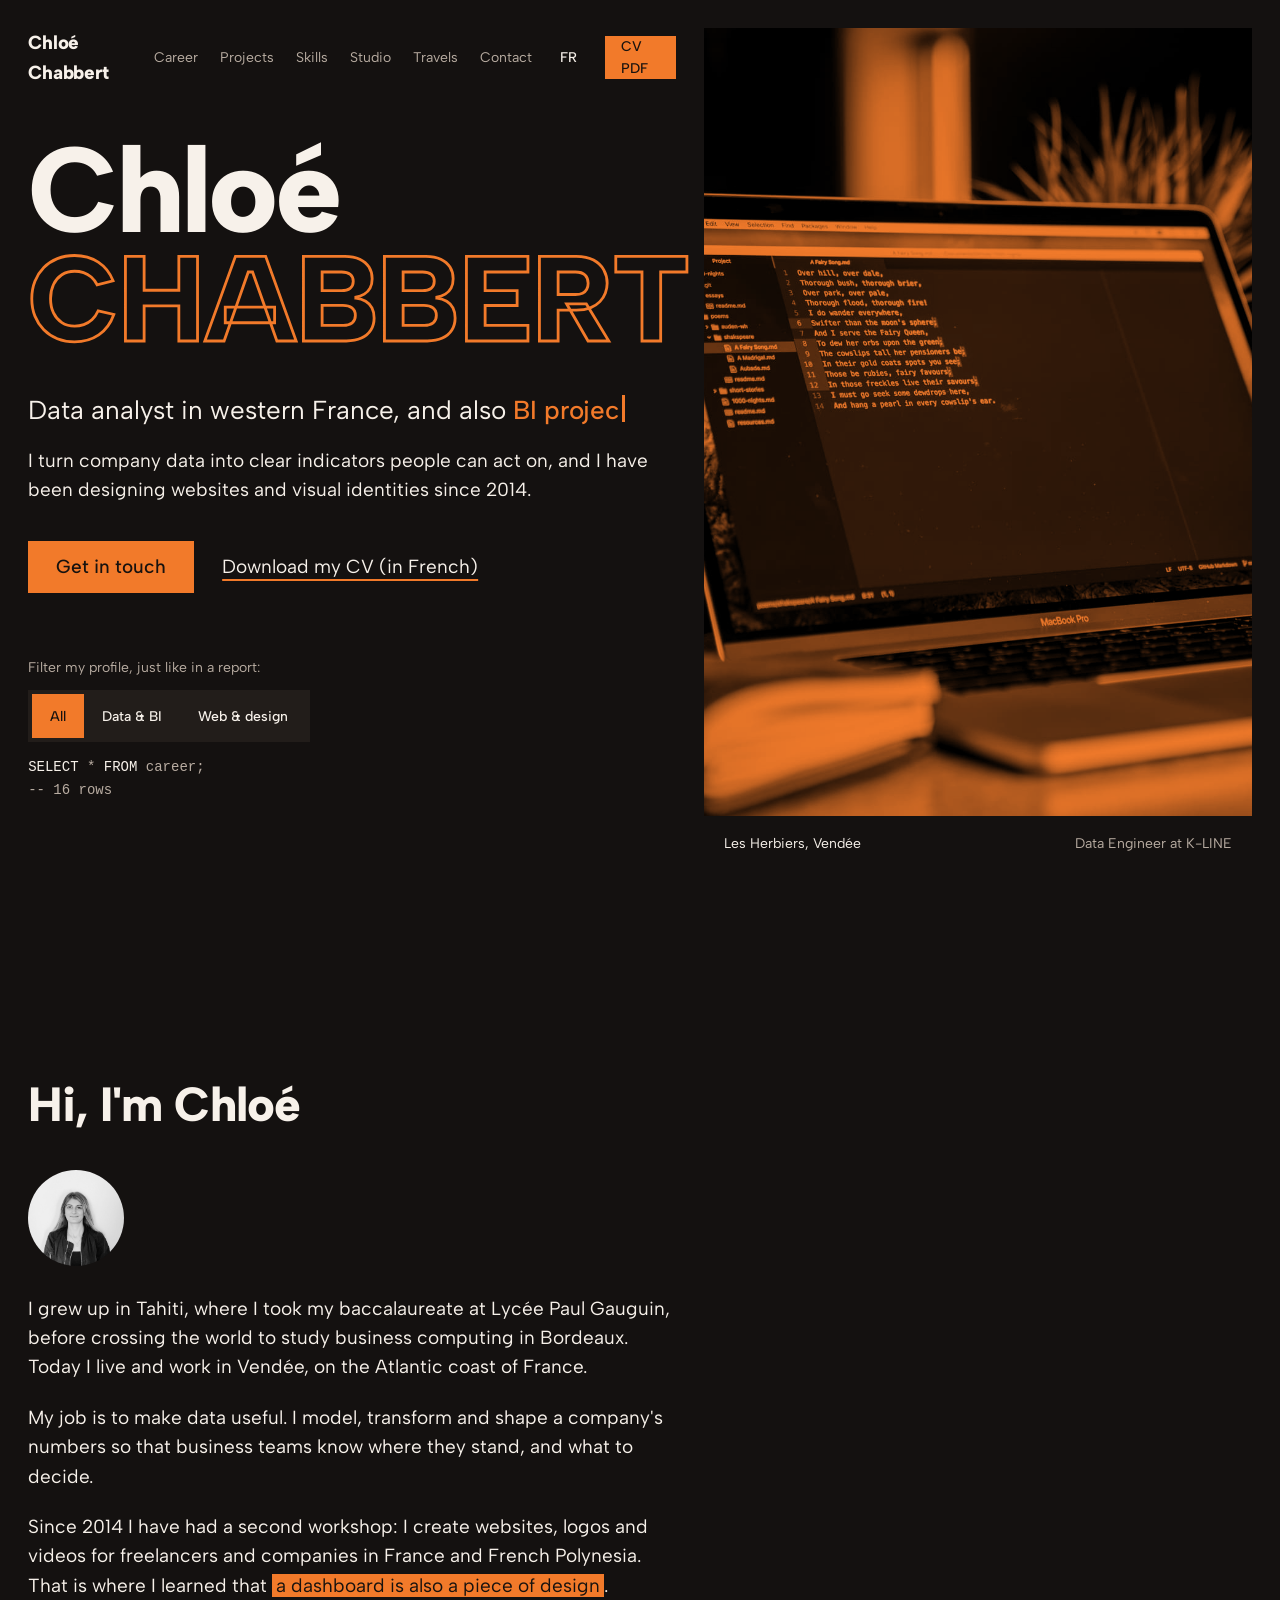
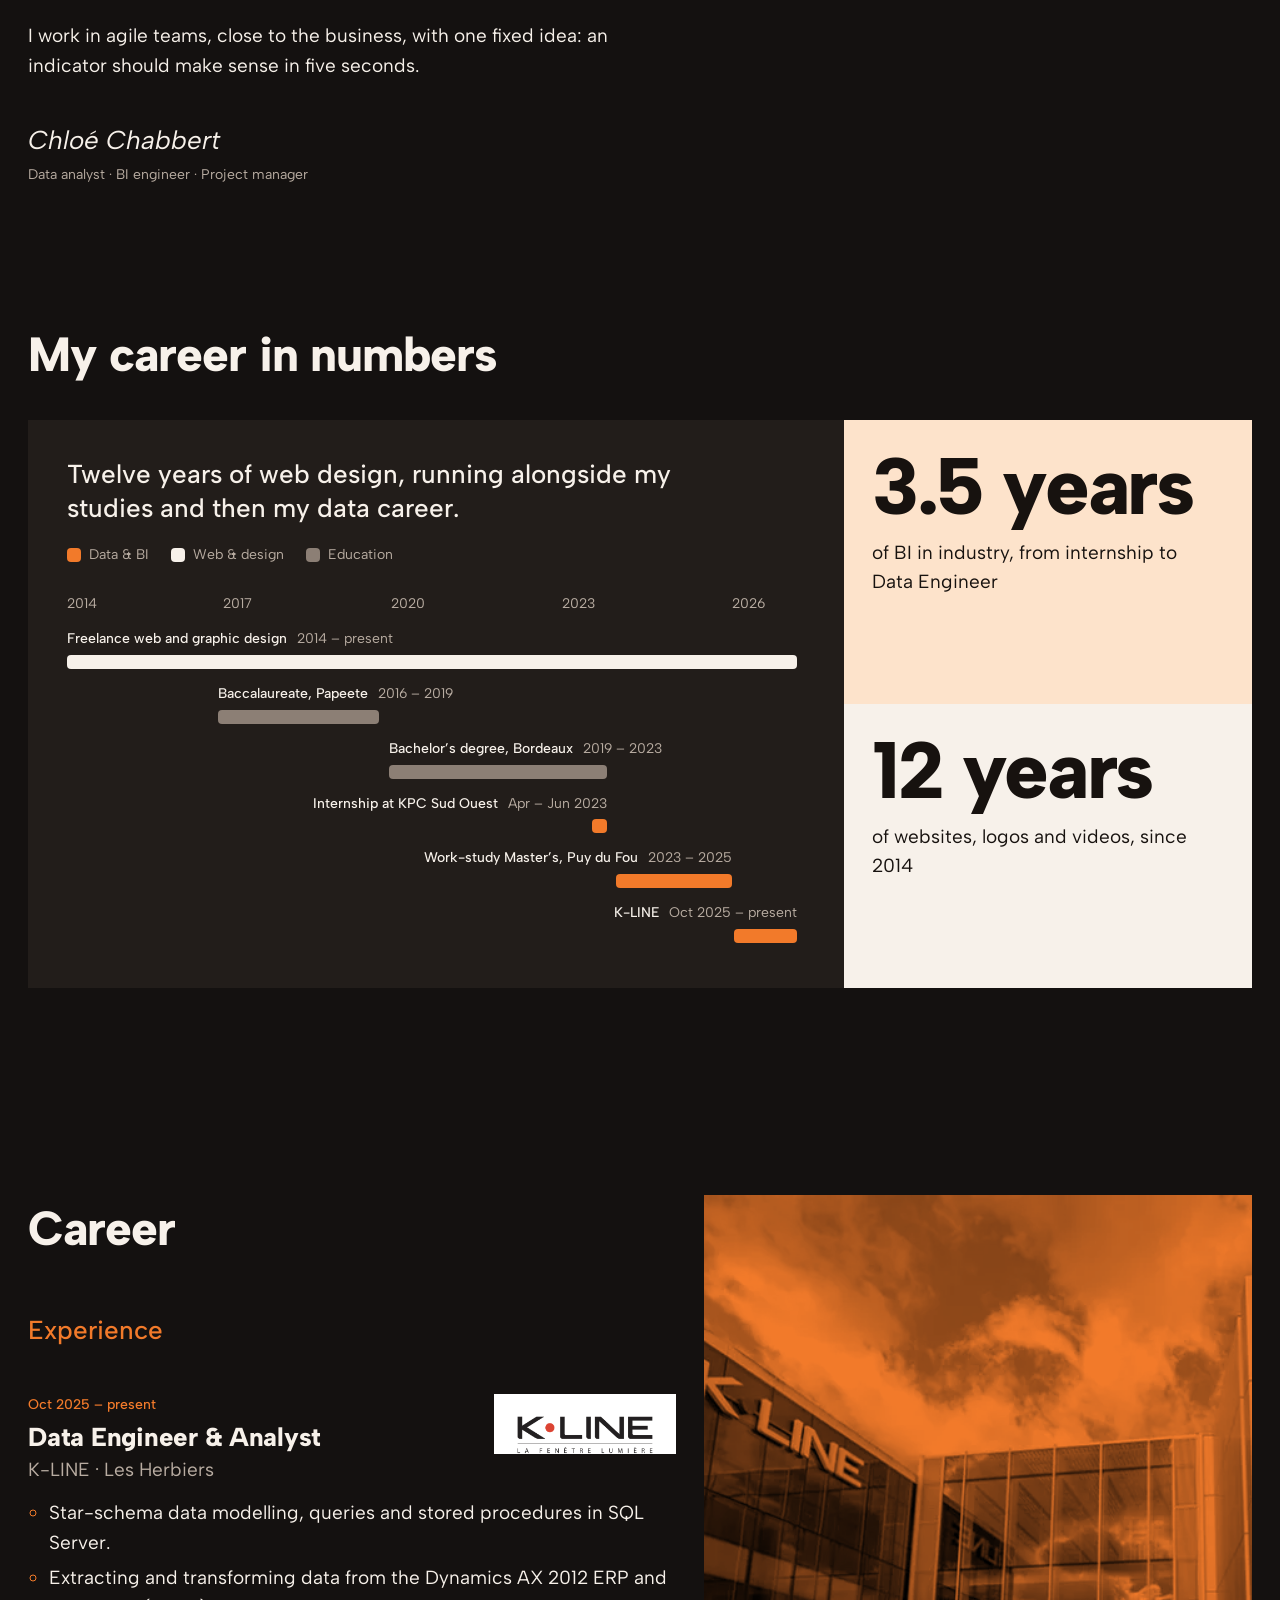
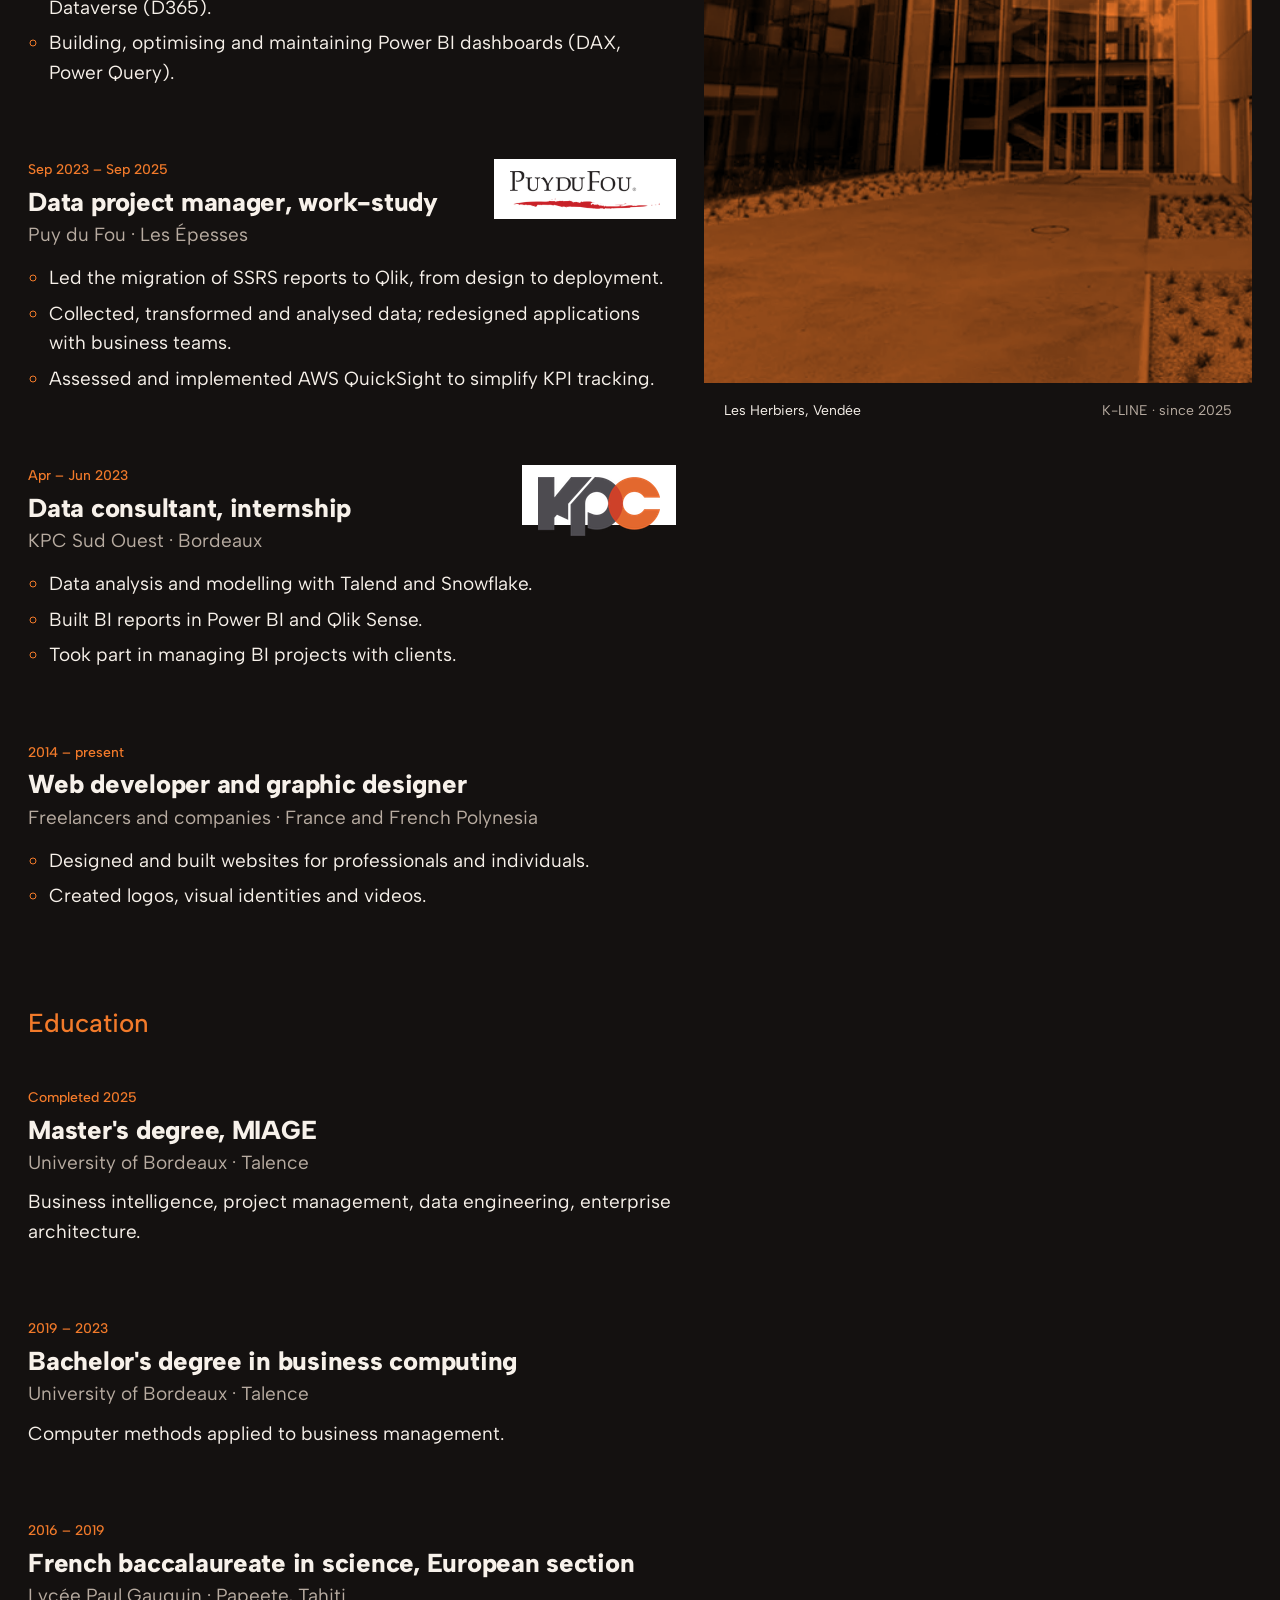
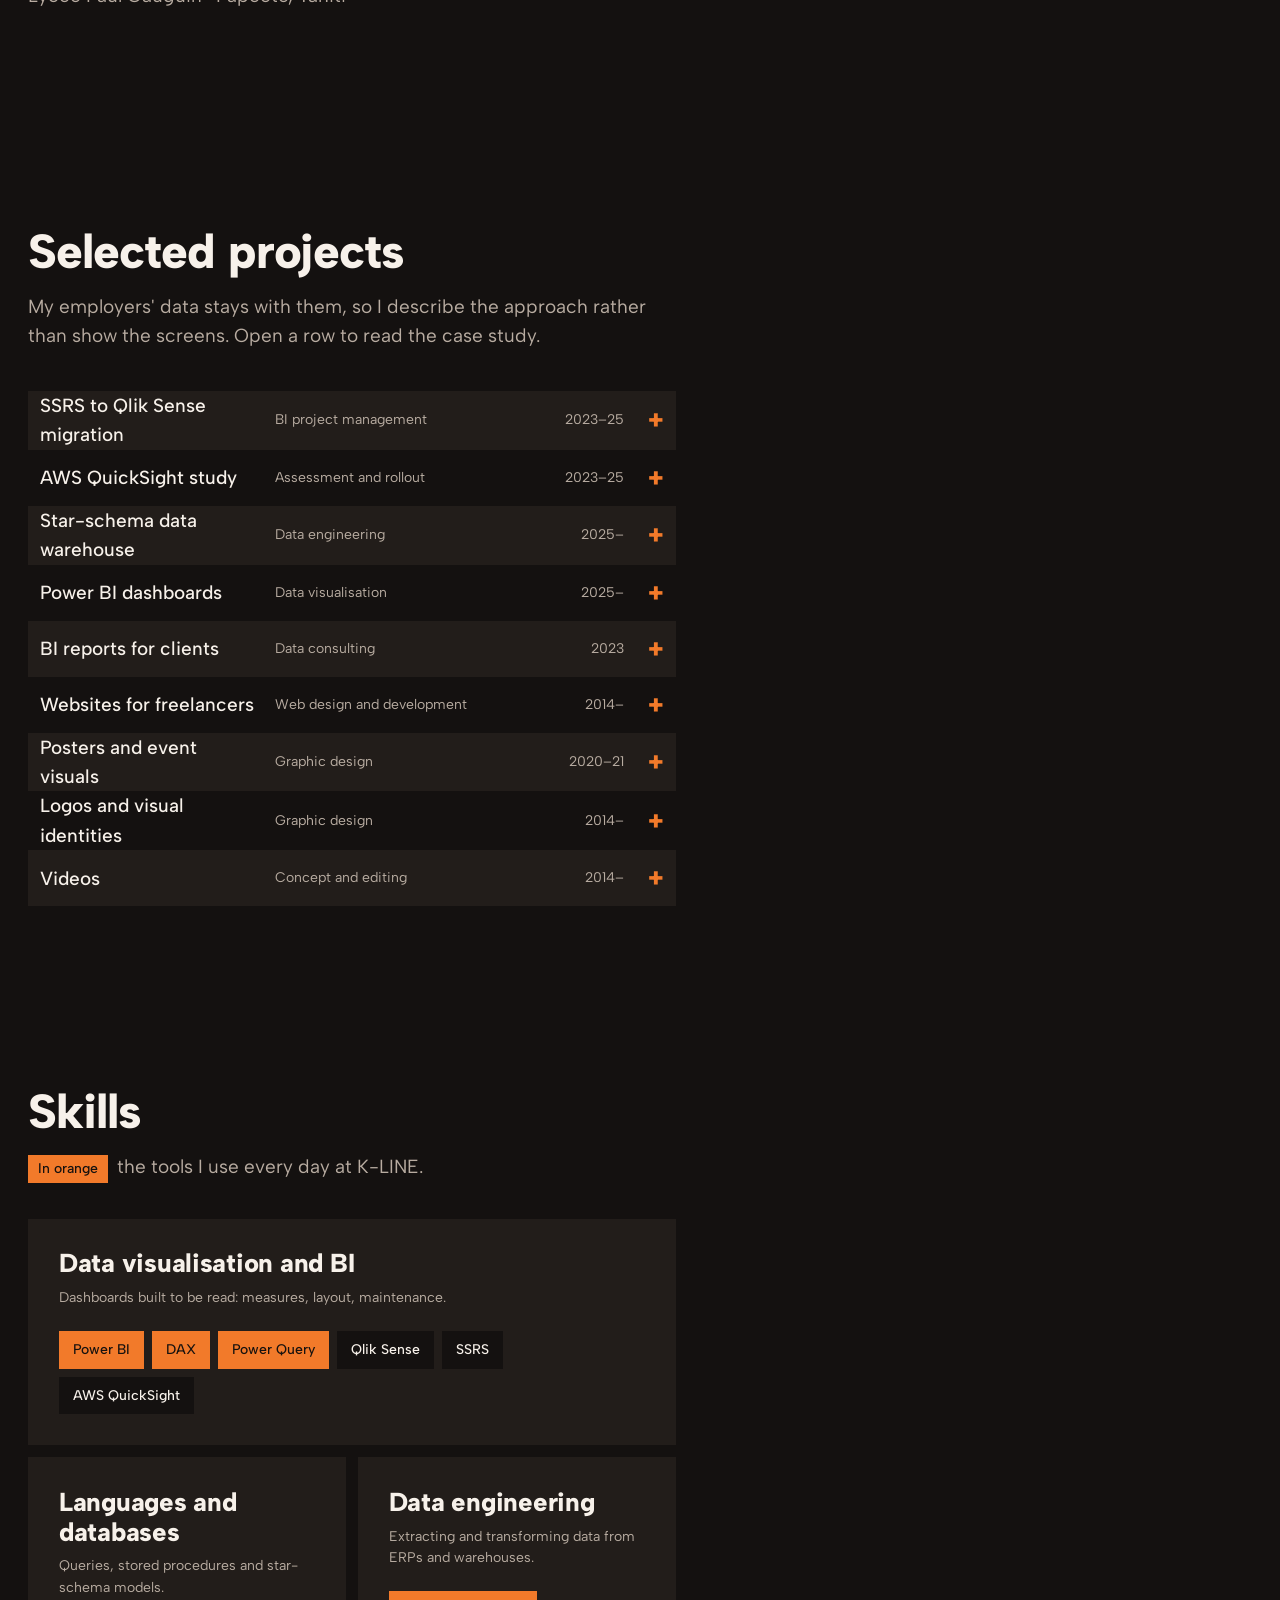
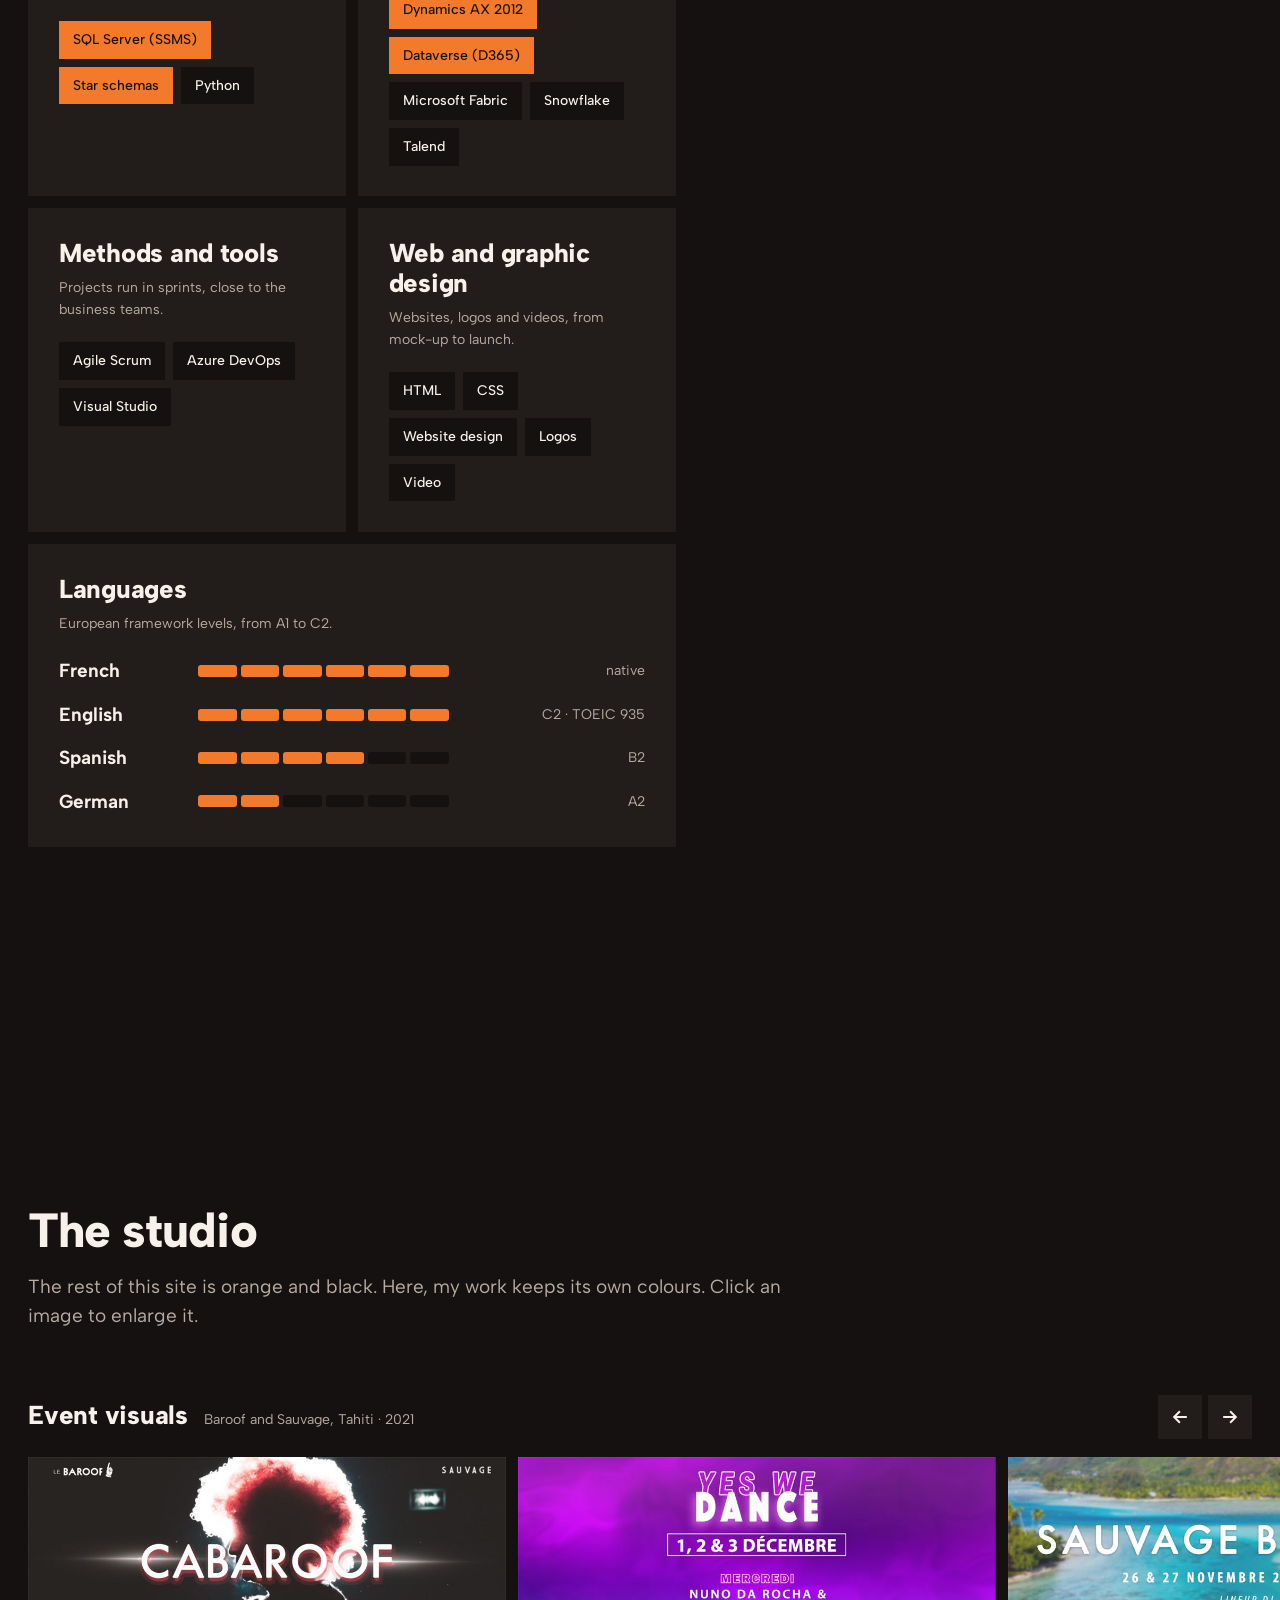
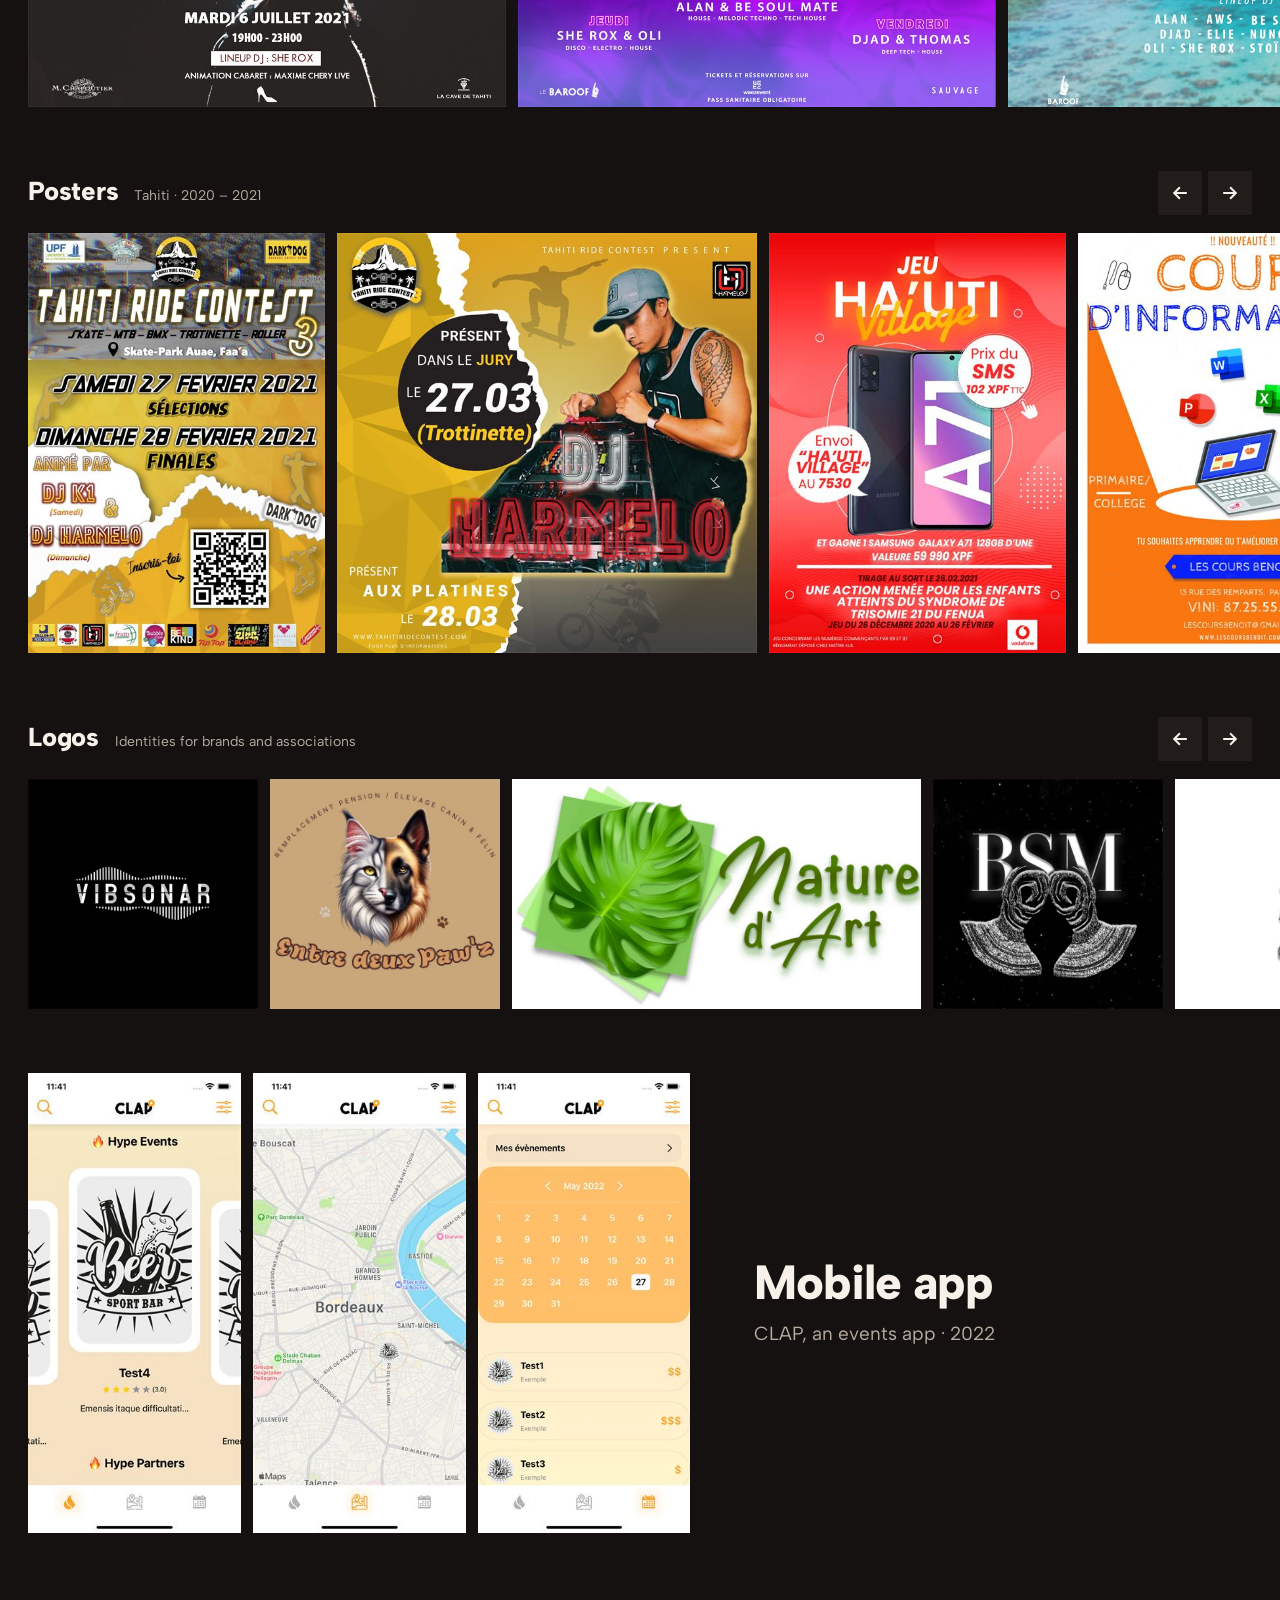
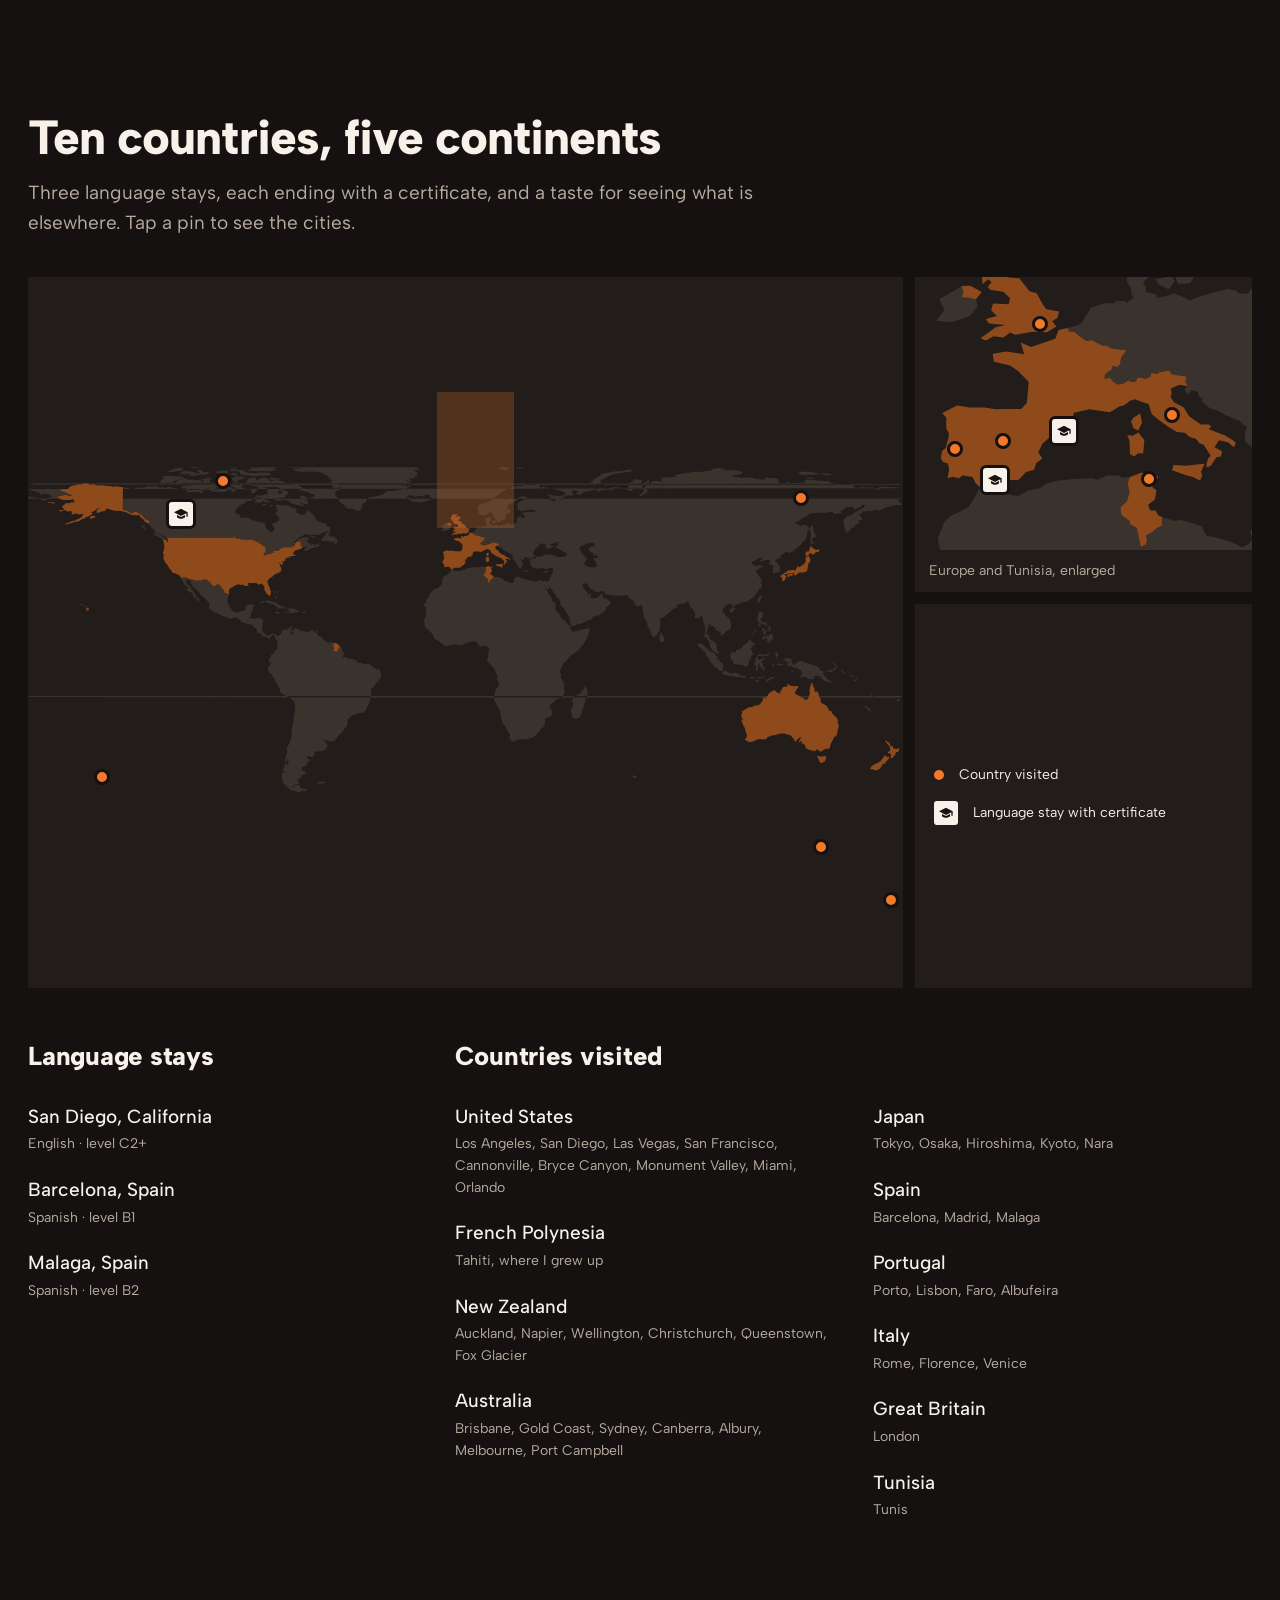
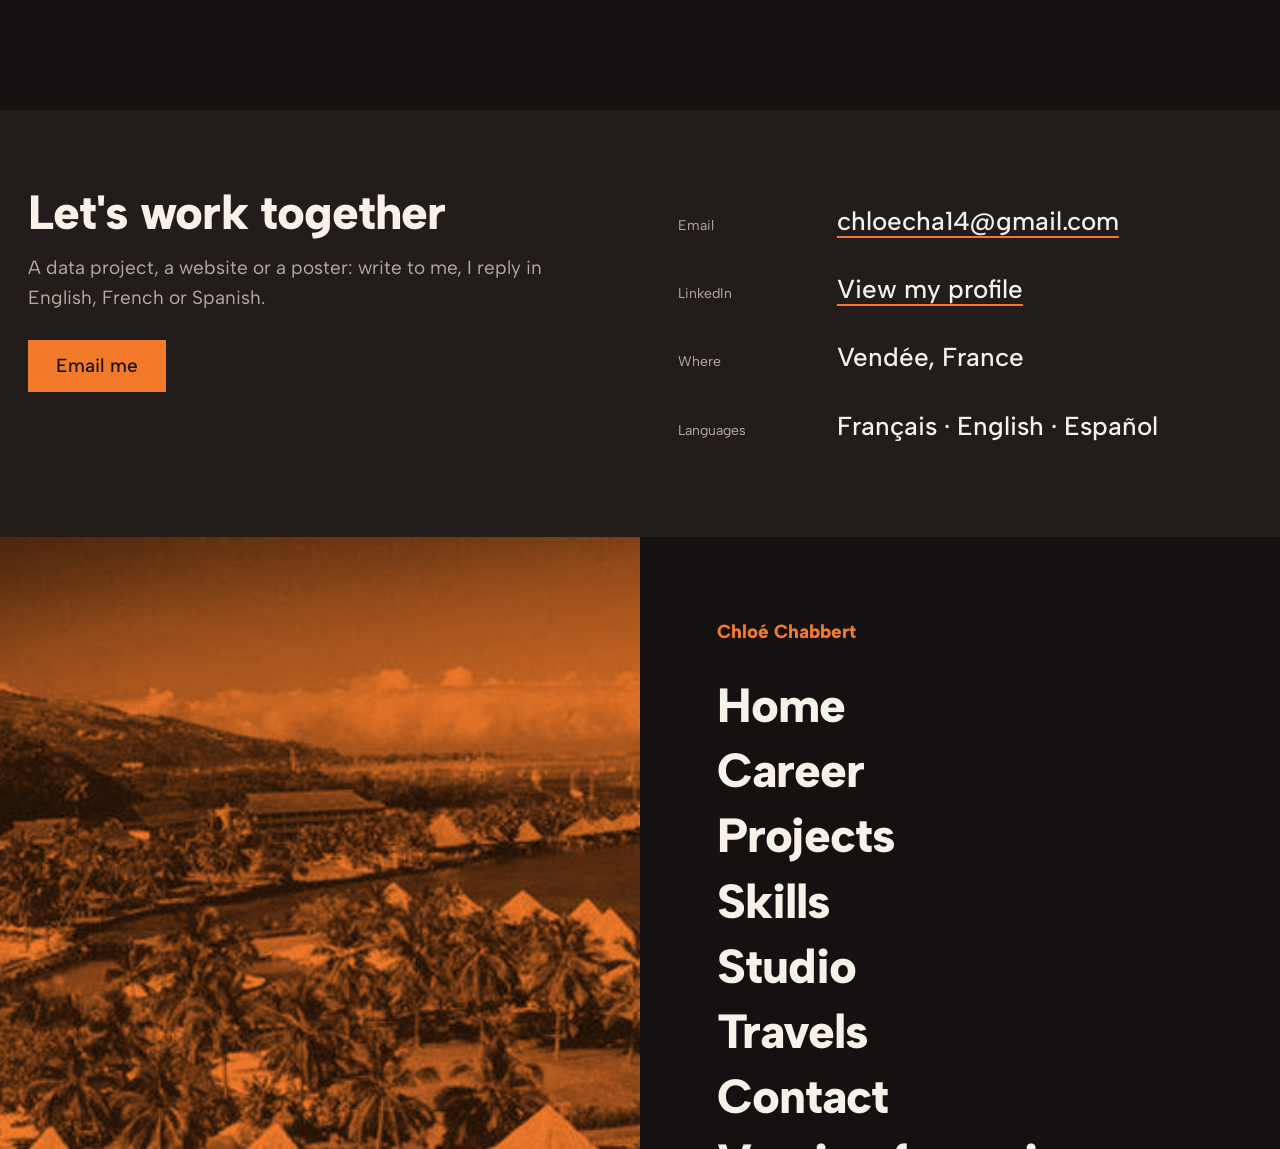
==== en.html @ 42374100 "Add all files" ====
<!doctype html>
<html lang="en">
<head>
  <meta charset="utf-8">
  <meta name="viewport" content="width=device-width, initial-scale=1">
  <title>Chloé Chabbert · Data analyst &amp; web designer</title>
  <meta name="description" content="Chloé Chabbert, data analyst and BI engineer in western France: Power BI and Qlik dashboards, SQL data modelling, data project management. Web and graphic designer since 2014.">
  <meta property="og:title" content="Chloé Chabbert · Data analyst &amp; web designer">
  <meta property="og:description" content="I turn company data into clear indicators people can act on, and I have been designing websites and visual identities since 2014.">
  <meta property="og:image" content="assets/chloe.jpg">
  <meta property="og:type" content="website">
  <meta property="og:locale" content="en_GB">
  <link rel="alternate" hreflang="fr" href="index.html">
  <link rel="alternate" hreflang="en" href="en.html">
  <link rel="icon" href="data:image/svg+xml,%3Csvg xmlns='http://www.w3.org/2000/svg' viewBox='0 0 64 64'%3E%3Crect width='64' height='64' fill='%23141110'/%3E%3Ctext x='50%25' y='56%25' dominant-baseline='middle' text-anchor='middle' font-family='Arial' font-weight='800' font-size='30' fill='%23F27A2A'%3ECC%3C/text%3E%3C/svg%3E">
  <link rel="preconnect" href="https://fonts.googleapis.com">
  <link rel="preconnect" href="https://fonts.gstatic.com" crossorigin>
  <link href="https://fonts.googleapis.com/css2?family=Albert+Sans:ital,wght@0,400;0,500;0,800;1,400&display=swap" rel="stylesheet">
  <link rel="stylesheet" href="styles.css">
  <script>document.documentElement.classList.add('js')</script>
</head>
<body data-view="all">
  <a class="skip" href="#career">Skip to career</a>

  <!-- ============ 1. Home + about: reading column + fixed photograph ============ -->
  <header class="bar">
    <a class="wordmark" href="#top" aria-label="Chloé Chabbert, back to top">Chloé Chabbert</a>
    <nav class="links" aria-label="Sections">
      <a href="#career">Career</a>
      <a href="#projects">Projects</a>
      <a href="#skills">Skills</a>
      <a href="#studio">Studio</a>
      <a href="#travels">Travels</a>
      <a href="#contact">Contact</a>
    </nav>
    <a class="lang" href="index.html" hreflang="fr" lang="fr" aria-label="Version française">FR</a>
    <a class="btn btn--small" href="assets/CV_Chloe_Chabbert.pdf" download>CV PDF</a>
  </header>

  <div class="split">
    <main class="read" id="top">

      <section class="hero" data-scene="herbiers" aria-labelledby="title">
        <h1 id="title" class="name reveal">
          <span class="name__first">Chloé</span>
          <span class="name__last">Chabbert</span>
        </h1>
        <p class="role reveal">Data analyst in western France, and also <span class="typed" data-words="BI engineer|BI project manager|web designer|graphic designer">BI engineer</span><span class="caret" aria-hidden="true"></span></p>
        <p class="lead reveal">I turn company data into clear indicators people can act on, and I have been designing websites and visual identities since 2014.</p>
        <div class="actions reveal">
          <a class="btn" href="mailto:chloecha14@gmail.com?subject=Hello%20from%20your%20portfolio">Get in touch</a>
          <a class="textlink" href="assets/CV_Chloe_Chabbert.pdf" download>Download my CV (in French)</a>
        </div>

        <div class="slicer-home reveal" id="slicer-home">
          <p class="slicer-label" id="slicer-label">Filter my profile, just like in a report:</p>
          <div class="slicer" role="group" aria-labelledby="slicer-label">
            <button type="button" data-set-view="all" aria-pressed="true">All</button>
            <button type="button" data-set-view="data" aria-pressed="false">Data &amp; BI</button>
            <button type="button" data-set-view="web" aria-pressed="false">Web &amp; design</button>
          </div>
          <pre class="query" aria-live="polite"><code id="query">SELECT * FROM career;</code></pre>
        </div>
      </section>

      <section class="about" id="about" data-scene="plage" aria-labelledby="about-title">
        <h2 id="about-title" class="reveal">Hi, I'm Chloé</h2>
        <div class="letter">
          <img class="letter__face reveal" src="assets/chloe.jpg" width="605" height="807" alt="" loading="lazy">
          <p class="reveal">I grew up in Tahiti, where I took my baccalaureate at Lycée Paul Gauguin, before crossing the world to study business computing in Bordeaux. Today I live and work in Vendée, on the Atlantic coast of France.</p>
          <p class="reveal">My job is to make data useful. I model, transform and shape a company's numbers so that business teams know where they stand, and what to decide.</p>
          <p class="reveal">Since 2014 I have had a second workshop: I create websites, logos and videos for freelancers and companies in France and French Polynesia. That is where I learned that <mark>a dashboard is also a piece of design</mark>.</p>
          <p class="reveal">I work in agile teams, close to the business, with one fixed idea: an indicator should make sense in five seconds.</p>
          <p class="sign reveal">Chloé Chabbert<span>Data analyst · BI engineer · Project manager</span></p>
        </div>
      </section>
    </main>

    <aside class="stage" aria-label="Photograph">
      <div class="stage__frame">
        <figure class="scene is-on" data-scene-img="herbiers">
          <img src="assets/accueil-code.jpg" width="1920" height="1280" alt="A laptop open on a code editor" fetchpriority="high">
          <figcaption><span>Les Herbiers, Vendée</span><span>Data Engineer at K-LINE</span></figcaption>
        </figure>
        <figure class="scene" data-scene-img="plage">
          <img src="assets/tahiti.jpg" width="800" height="528" alt="Aerial view of a lagoon in Tahiti, lined with coconut palms and overwater bungalows" loading="lazy">
          <figcaption><span>Tahiti, French Polynesia</span><span>Where I grew up</span></figcaption>
        </figure>
      </div>
    </aside>
  </div>

  <!-- ============ 2. In numbers: full-width mosaic driven by the filter ============ -->
  <section class="stats" id="numbers" aria-labelledby="numbers-title">
    <h2 id="numbers-title" class="stats__title reveal">My career in numbers</h2>
    <div class="mosaic">
      <div class="gantt">
        <p class="gantt__title">Twelve years of web design, running alongside my studies and then my data career.</p>
        <p class="gantt__legend"><span><i class="key key--data"></i>Data &amp; BI</span><span><i class="key key--web"></i>Web &amp; design</span><span><i class="key key--edu"></i>Education</span></p>
        <p class="gantt__axis" aria-hidden="true"><span style="--y:2014">2014</span><span style="--y:2017">2017</span><span style="--y:2020">2020</span><span style="--y:2023">2023</span><span style="--y:2026">2026</span></p>
        <ol class="gantt__rows">
          <li class="grow" data-gcat="web" style="--s:2014;--e:2026.85"><a href="#exp-web"><span class="grow__label">Freelance web and graphic design <span>2014 – present</span></span><span class="grow__track"><span class="grow__bar grow__bar--web"></span></span></a></li>
          <li class="grow" data-gcat="edu" style="--s:2016.67;--e:2019.5"><a href="#edu-bac"><span class="grow__label">Baccalaureate, Papeete <span>2016 – 2019</span></span><span class="grow__track"><span class="grow__bar grow__bar--edu"></span></span></a></li>
          <li class="grow" data-gcat="edu" style="--s:2019.67;--e:2023.5"><a href="#edu-licence"><span class="grow__label">Bachelor’s degree, Bordeaux <span>2019 – 2023</span></span><span class="grow__track"><span class="grow__bar grow__bar--edu"></span></span></a></li>
          <li class="grow" data-gcat="data" style="--s:2023.25;--e:2023.5"><a href="#exp-kpc"><span class="grow__label">Internship at KPC Sud Ouest <span>Apr – Jun 2023</span></span><span class="grow__track"><span class="grow__bar grow__bar--data"></span></span></a></li>
          <li class="grow" data-gcat="data" style="--s:2023.67;--e:2025.7"><a href="#exp-puydufou"><span class="grow__label">Work-study Master’s, Puy du Fou <span>2023 – 2025</span></span><span class="grow__track"><span class="grow__bar grow__bar--data"></span></span></a></li>
          <li class="grow" data-gcat="data" style="--s:2025.75;--e:2026.85"><a href="#exp-kline"><span class="grow__label">K-LINE <span>Oct 2025 – present</span></span><span class="grow__track"><span class="grow__bar grow__bar--data"></span></span></a></li>
        </ol>
      </div>
      <div class="tile tile--a" aria-live="polite">
        <p class="tile__fig" data-kpi="a-fig">3.5 years</p>
        <p class="tile__cap" data-kpi="a-cap">of BI in industry, from internship to Data Engineer</p>
      </div>
      <div class="tile tile--b" aria-live="polite">
        <p class="tile__fig" data-kpi="b-fig">12 years</p>
        <p class="tile__cap" data-kpi="b-cap">of websites, logos and videos, since 2014</p>
      </div>
    </div>
  </section>

  <!-- ============ 3. Career, projects, skills: second fixed stage ============ -->
  <div class="split split--b">
    <div class="read">
      <section class="timeline" id="career" aria-labelledby="career-title">
        <h2 id="career-title" class="reveal">Career</h2>

        <h3 class="timeline__sub reveal">Experience</h3>
        <ol class="entries">
          <li class="entry" id="exp-kline" data-cat="data" data-scene="kline">
            <span class="entry__logo reveal"><img src="assets/logos/k-line.png" width="554" height="202" alt="K-LINE logo" loading="lazy"></span>
            <p class="entry__date reveal">Oct 2025 – present</p>
            <h4 class="entry__title reveal">Data Engineer &amp; Analyst</h4>
            <p class="entry__org reveal">K-LINE · Les Herbiers</p>
            <ul class="reveal">
              <li>Star-schema data modelling, queries and stored procedures in SQL Server.</li>
              <li>Extracting and transforming data from the Dynamics AX 2012 ERP and Dataverse (D365).</li>
              <li>Building, optimising and maintaining Power BI dashboards (DAX, Power Query).</li>
            </ul>
          </li>
          <li class="entry" id="exp-puydufou" data-cat="data" data-scene="puydufou">
            <span class="entry__logo reveal"><img src="assets/logos/puy-du-fou.png" width="240" height="61" alt="Puy du Fou logo" loading="lazy"></span>
            <p class="entry__date reveal">Sep 2023 – Sep 2025</p>
            <h4 class="entry__title reveal">Data project manager, work-study</h4>
            <p class="entry__org reveal">Puy du Fou · Les Épesses</p>
            <ul class="reveal">
              <li>Led the migration of SSRS reports to Qlik, from design to deployment.</li>
              <li>Collected, transformed and analysed data; redesigned applications with business teams.</li>
              <li>Assessed and implemented AWS QuickSight to simplify KPI tracking.</li>
            </ul>
          </li>
          <li class="entry" id="exp-kpc" data-cat="data" data-scene="bordeaux">
            <span class="entry__logo reveal"><img src="assets/logos/kpc.png" width="122" height="59" alt="KPC logo" loading="lazy"></span>
            <p class="entry__date reveal">Apr – Jun 2023</p>
            <h4 class="entry__title reveal">Data consultant, internship</h4>
            <p class="entry__org reveal">KPC Sud Ouest · Bordeaux</p>
            <ul class="reveal">
              <li>Data analysis and modelling with Talend and Snowflake.</li>
              <li>Built BI reports in Power BI and Qlik Sense.</li>
              <li>Took part in managing BI projects with clients.</li>
            </ul>
          </li>
          <li class="entry" id="exp-web" data-cat="web" data-scene="plage">
            <p class="entry__date reveal">2014 – present</p>
            <h4 class="entry__title reveal">Web developer and graphic designer</h4>
            <p class="entry__org reveal">Freelancers and companies · France and French Polynesia</p>
            <ul class="reveal">
              <li>Designed and built websites for professionals and individuals.</li>
              <li>Created logos, visual identities and videos.</li>
            </ul>
          </li>
        </ol>

        <h3 class="timeline__sub reveal">Education</h3>
        <ol class="entries">
          <li class="entry" id="edu-master" data-cat="data" data-scene="diplome">
            <p class="entry__date reveal">Completed 2025</p>
            <h4 class="entry__title reveal">Master's degree, MIAGE</h4>
            <p class="entry__org reveal">University of Bordeaux · Talence</p>
            <p class="entry__text reveal">Business intelligence, project management, data engineering, enterprise architecture.</p>
          </li>
          <li class="entry" id="edu-licence" data-cat="data" data-scene="diplome">
            <p class="entry__date reveal">2019 – 2023</p>
            <h4 class="entry__title reveal">Bachelor's degree in business computing</h4>
            <p class="entry__org reveal">University of Bordeaux · Talence</p>
            <p class="entry__text reveal">Computer methods applied to business management.</p>
          </li>
          <li class="entry" id="edu-bac" data-cat="all" data-scene="plage">
            <p class="entry__date reveal">2016 – 2019</p>
            <h4 class="entry__title reveal">French baccalaureate in science, European section</h4>
            <p class="entry__org reveal">Lycée Paul Gauguin · Papeete, Tahiti</p>
          </li>
        </ol>
      </section>

      <section class="work" id="projects" data-scene="kline" aria-labelledby="projects-title">
        <h2 id="projects-title" class="reveal">Selected projects</h2>
        <p class="work__intro reveal">My employers' data stays with them, so I describe the approach rather than show the screens. Open a row to read the case study.</p>
        <div class="ledger">
          <details class="row" data-cat="data">
            <summary><span class="row__name">SSRS to Qlik Sense migration</span><span class="row__kind">BI project management</span><span class="row__year">2023–25</span></summary>
            <div class="row__body">
              <p><strong>Context.</strong> At Puy du Fou, the legacy reports ran on SSRS: static, rarely read and hard to evolve.</p>
              <p><strong>What I did.</strong> Report inventory with the business teams, prioritisation, Qlik app design, testing and deployment, in agile sprints.</p>
              <p><strong>Tools.</strong> SSRS, Qlik Sense, SQL, Azure DevOps.</p>
            </div>
          </details>
          <details class="row" data-cat="data">
            <summary><span class="row__name">AWS QuickSight study</span><span class="row__kind">Assessment and rollout</span><span class="row__year">2023–25</span></summary>
            <div class="row__body">
              <p><strong>Context.</strong> Make key indicators easier for teams to reach, without multiplying reports.</p>
              <p><strong>What I did.</strong> Comparative study, rollout of the solution and the first KPI dashboards.</p>
              <p><strong>Tools.</strong> AWS QuickSight.</p>
            </div>
          </details>
          <details class="row" data-cat="data">
            <summary><span class="row__name">Star-schema data warehouse</span><span class="row__kind">Data engineering</span><span class="row__year">2025–</span></summary>
            <div class="row__body">
              <p><strong>Context.</strong> At K-LINE, data lives in the Dynamics AX 2012 ERP and in Dataverse (D365).</p>
              <p><strong>What I did.</strong> Extraction, transformation and star-schema modelling; queries and stored procedures that feed the reports.</p>
              <p><strong>Tools.</strong> SQL Server (SSMS), Dynamics AX 2012, Dataverse.</p>
            </div>
          </details>
          <details class="row" data-cat="data">
            <summary><span class="row__name">Power BI dashboards</span><span class="row__kind">Data visualisation</span><span class="row__year">2025–</span></summary>
            <div class="row__body">
              <p><strong>Context.</strong> Teams who need to see their numbers fast, and right.</p>
              <p><strong>What I did.</strong> Building, optimising and maintaining reports: DAX measures, Power Query preparation, layouts designed for reading.</p>
              <p><strong>Tools.</strong> Power BI, DAX, Power Query.</p>
            </div>
          </details>
          <details class="row" data-cat="data">
            <summary><span class="row__name">BI reports for clients</span><span class="row__kind">Data consulting</span><span class="row__year">2023</span></summary>
            <div class="row__body">
              <p><strong>Context.</strong> Consulting internship at KPC Sud Ouest, in Bordeaux.</p>
              <p><strong>What I did.</strong> Modelling in Talend and Snowflake, reports in Power BI and Qlik Sense, discussions with clients about their needs.</p>
              <p><strong>Tools.</strong> Talend, Snowflake, Power BI, Qlik Sense.</p>
            </div>
          </details>
          <details class="row" data-cat="web">
            <summary><span class="row__name">Websites for freelancers</span><span class="row__kind">Web design and development</span><span class="row__year">2014–</span></summary>
            <div class="row__body">
              <p><strong>Context.</strong> Professionals and individuals in France and Polynesia who needed a presence online.</p>
              <p><strong>What I did.</strong> Mock-ups, design, development and launch of their websites.</p>
            </div>
          </details>
          <details class="row" data-cat="web">
            <summary><span class="row__name">Posters and event visuals</span><span class="row__kind">Graphic design</span><span class="row__year">2020–21</span></summary>
            <div class="row__body">
              <p><strong>What I did.</strong> Posters, banners and weekly programmes for club nights, a board-sports contest and local businesses in Tahiti.</p>
              <p><strong>See them.</strong> <a href="#studio">In the studio, further down</a>.</p>
            </div>
          </details>
          <details class="row" data-cat="web">
            <summary><span class="row__name">Logos and visual identities</span><span class="row__kind">Graphic design</span><span class="row__year">2014–</span></summary>
            <div class="row__body">
              <p><strong>What I did.</strong> Logos, brand guidelines and printed materials for companies and individuals.</p>
              <p><strong>See them.</strong> <a href="#studio">In the studio, further down</a>.</p>
            </div>
          </details>
          <details class="row" data-cat="web">
            <summary><span class="row__name">Videos</span><span class="row__kind">Concept and editing</span><span class="row__year">2014–</span></summary>
            <div class="row__body">
              <p><strong>What I did.</strong> Concept and editing of videos for clients.</p>
            </div>
          </details>
        </div>
      </section>

      <section class="skills" id="skills" data-scene="bordeaux" aria-labelledby="skills-h">
        <h2 id="skills-h" class="reveal">Skills</h2>
        <p class="skills__note reveal"><span class="chipkey">In orange</span> the tools I use every day at K-LINE.</p>
        <div class="bento">
          <article class="card card--wide reveal" data-cat="data">
            <h3>Data visualisation and BI</h3>
            <p>Dashboards built to be read: measures, layout, maintenance.</p>
            <ul class="chips"><li class="is-daily">Power BI</li><li class="is-daily">DAX</li><li class="is-daily">Power Query</li><li>Qlik Sense</li><li>SSRS</li><li>AWS QuickSight</li></ul>
          </article>
          <article class="card reveal" data-cat="data">
            <h3>Languages and databases</h3>
            <p>Queries, stored procedures and star-schema models.</p>
            <ul class="chips"><li class="is-daily">SQL Server (SSMS)</li><li class="is-daily">Star schemas</li><li>Python</li></ul>
          </article>
          <article class="card reveal" data-cat="data">
            <h3>Data engineering</h3>
            <p>Extracting and transforming data from ERPs and warehouses.</p>
            <ul class="chips"><li class="is-daily">Dynamics AX 2012</li><li class="is-daily">Dataverse (D365)</li><li>Microsoft Fabric</li><li>Snowflake</li><li>Talend</li></ul>
          </article>
          <article class="card reveal" data-cat="data">
            <h3>Methods and tools</h3>
            <p>Projects run in sprints, close to the business teams.</p>
            <ul class="chips"><li>Agile Scrum</li><li>Azure DevOps</li><li>Visual Studio</li></ul>
          </article>
          <article class="card reveal" data-cat="web">
            <h3>Web and graphic design</h3>
            <p>Websites, logos and videos, from mock-up to launch.</p>
            <ul class="chips"><li>HTML</li><li>CSS</li><li>Website design</li><li>Logos</li><li>Video</li></ul>
          </article>
          <article class="card card--wide reveal" data-cat="all">
            <h3>Languages</h3>
            <p>European framework levels, from A1 to C2.</p>
            <ul class="langs">
              <li><strong>French</strong><span class="meter" role="img" aria-label="6 out of 6"><i class="on"></i><i class="on"></i><i class="on"></i><i class="on"></i><i class="on"></i><i class="on"></i></span><span>native</span></li>
              <li><strong>English</strong><span class="meter" role="img" aria-label="6 out of 6"><i class="on"></i><i class="on"></i><i class="on"></i><i class="on"></i><i class="on"></i><i class="on"></i></span><span>C2 · TOEIC 935</span></li>
              <li><strong>Spanish</strong><span class="meter" role="img" aria-label="4 out of 6"><i class="on"></i><i class="on"></i><i class="on"></i><i class="on"></i><i></i><i></i></span><span>B2</span></li>
              <li><strong>German</strong><span class="meter" role="img" aria-label="2 out of 6"><i class="on"></i><i class="on"></i><i></i><i></i><i></i><i></i></span><span>A2</span></li>
            </ul>
          </article>
        </div>
      </section>
    </div>

    <aside class="stage" aria-label="Places along the way">
      <div class="stage__frame">
        <figure class="scene is-on" data-scene-img="kline">
          <img src="assets/les-herbiers.jpg" width="1920" height="1280" alt="The windmill on Mont des Alouettes, in Les Herbiers" loading="lazy">
          <figcaption><span>Les Herbiers, Vendée</span><span>K-LINE · since 2025</span></figcaption>
        </figure>
        <figure class="scene" data-scene-img="puydufou">
          <img src="assets/2013-sept-le-puy-du-fou-cinescenie.jpg" width="1920" height="1276" alt="Fireworks above the Cinéscénie night show at Puy du Fou" loading="lazy">
          <figcaption><span>Puy du Fou, Les Épesses</span><span>2023 – 2025 · work-study</span></figcaption>
        </figure>
        <figure class="scene" data-scene-img="bordeaux">
          <img src="assets/bordeaux-place-de-la-bourse-with-tram.jpg" width="1920" height="1285" alt="A tram passing the Place de la Bourse in Bordeaux" loading="lazy">
          <figcaption><span>Bordeaux</span><span>2019 – 2025 · studies and internship</span></figcaption>
        </figure>
        <figure class="scene" data-scene-img="diplome">
          <img src="assets/diplome.jpg" width="1500" height="2000" alt="Chloé receiving her degree on stage at the MIAGE graduation ceremony in Bordeaux" loading="lazy">
          <figcaption><span>University of Bordeaux</span><span>MIAGE graduation ceremony</span></figcaption>
        </figure>
        <figure class="scene" data-scene-img="plage">
          <img src="assets/tahiti.jpg" width="800" height="528" alt="Aerial view of a lagoon in Tahiti, lined with coconut palms and overwater bungalows" loading="lazy">
          <figcaption><span>Tahiti, French Polynesia</span><span>Where it all began</span></figcaption>
        </figure>
      </div>
    </aside>
  </div>

  <!-- ============ Atelier : les créations, en couleurs ============ -->
  <section class="atelier" id="studio" data-cat="web" aria-labelledby="studio-h">
    <div class="atelier__head">
      <h2 id="studio-h" class="reveal">The studio</h2>
      <p class="reveal">The rest of this site is orange and black. Here, my work keeps its own colours. Click an image to enlarge it.</p>
    </div>
    <div class="strip strip--evt">
      <div class="strip__head reveal">
        <h3>Event visuals</h3>
        <p>Baroof and Sauvage, Tahiti · 2021</p>
        <div class="strip__nav"><button type="button" data-dir="-1" aria-label="Previous images"><svg viewBox="0 0 24 24" width="20" height="20" aria-hidden="true"><path d="M19 12H6M11 6l-6 6 6 6" fill="none" stroke="currentColor" stroke-width="2.4" stroke-linecap="square"/></svg></button><button type="button" data-dir="1" aria-label="Next images"><svg viewBox="0 0 24 24" width="20" height="20" aria-hidden="true"><path d="M5 12h13M13 6l6 6-6 6" fill="none" stroke="currentColor" stroke-width="2.4" stroke-linecap="square"/></svg></button></div>
      </div>
      <ul class="strip__rail" tabindex="0" aria-label="Event visuals">
        <li><a href="assets/creations/evt-cabaroof-juillet.jpg" data-zoom data-w="1200" data-h="628" data-caption="Cabaroof, 6 July 2021"><img src="assets/creations/thumbs/evt-cabaroof-juillet.jpg" width="900" height="471" alt="Cabaroof, 6 July 2021" loading="lazy"></a></li>
        <li><a href="assets/creations/evt-yes-we-dance-1.jpg" data-zoom data-w="1200" data-h="628" data-caption="Yes We Dance, 1 to 3 December"><img src="assets/creations/thumbs/evt-yes-we-dance-1.jpg" width="900" height="471" alt="Yes We Dance, 1 to 3 December" loading="lazy"></a></li>
        <li><a href="assets/creations/evt-sauvage-birthday-1.jpg" data-zoom data-w="1200" data-h="628" data-caption="Sauvage Birthday, 26 and 27 November 2021"><img src="assets/creations/thumbs/evt-sauvage-birthday-1.jpg" width="900" height="471" alt="Sauvage Birthday, 26 and 27 November 2021" loading="lazy"></a></li>
        <li><a href="assets/creations/evt-halloween-1.jpg" data-zoom data-w="1200" data-h="628" data-caption="Halloween Special, 31 October"><img src="assets/creations/thumbs/evt-halloween-1.jpg" width="900" height="471" alt="Halloween Special, 31 October" loading="lazy"></a></li>
        <li><a href="assets/creations/evt-programme-juin-1.jpg" data-zoom data-w="1200" data-h="628" data-caption="Weekly programme, early June"><img src="assets/creations/thumbs/evt-programme-juin-1.jpg" width="900" height="471" alt="Weekly programme, early June" loading="lazy"></a></li>
        <li><a href="assets/creations/evt-cabaroof-aout.jpg" data-zoom data-w="1200" data-h="628" data-caption="Cabaroof, 17 August 2021"><img src="assets/creations/thumbs/evt-cabaroof-aout.jpg" width="900" height="471" alt="Cabaroof, 17 August 2021" loading="lazy"></a></li>
        <li><a href="assets/creations/evt-yes-we-dance-2.jpg" data-zoom data-w="1200" data-h="628" data-caption="Yes We Dance, 9 to 11 December"><img src="assets/creations/thumbs/evt-yes-we-dance-2.jpg" width="900" height="471" alt="Yes We Dance, 9 to 11 December" loading="lazy"></a></li>
        <li><a href="assets/creations/evt-nye-2022.jpg" data-zoom data-w="1200" data-h="628" data-caption="NYE 2022, New Year’s Eve party"><img src="assets/creations/thumbs/evt-nye-2022.jpg" width="900" height="471" alt="NYE 2022, New Year’s Eve party" loading="lazy"></a></li>
        <li><a href="assets/creations/evt-defile-tentation.jpg" data-zoom data-w="1200" data-h="628" data-caption="Défilé Tentation fashion show, 14 December"><img src="assets/creations/thumbs/evt-defile-tentation.jpg" width="900" height="471" alt="Défilé Tentation fashion show, 14 December" loading="lazy"></a></li>
        <li><a href="assets/creations/evt-electronic-weekend.jpg" data-zoom data-w="1200" data-h="628" data-caption="Electronic Week-end, 4 and 5 December"><img src="assets/creations/thumbs/evt-electronic-weekend.jpg" width="900" height="471" alt="Electronic Week-end, 4 and 5 December" loading="lazy"></a></li>
        <li><a href="assets/creations/evt-cabaroof-septembre.jpg" data-zoom data-w="1200" data-h="628" data-caption="Cabaroof, 14 September 2021"><img src="assets/creations/thumbs/evt-cabaroof-septembre.jpg" width="900" height="471" alt="Cabaroof, 14 September 2021" loading="lazy"></a></li>
        <li><a href="assets/creations/evt-yes-we-dance-3.jpg" data-zoom data-w="1200" data-h="628" data-caption="Yes We Dance, 16 to 18 December"><img src="assets/creations/thumbs/evt-yes-we-dance-3.jpg" width="900" height="471" alt="Yes We Dance, 16 to 18 December" loading="lazy"></a></li>
        <li><a href="assets/creations/evt-mixology.jpg" data-zoom data-w="1200" data-h="628" data-caption="Mixology, 15 July 2021"><img src="assets/creations/thumbs/evt-mixology.jpg" width="900" height="471" alt="Mixology, 15 July 2021" loading="lazy"></a></li>
        <li><a href="assets/creations/evt-sauvage-birthday-2.jpg" data-zoom data-w="1200" data-h="628" data-caption="Sauvage Birthday, second version"><img src="assets/creations/thumbs/evt-sauvage-birthday-2.jpg" width="900" height="471" alt="Sauvage Birthday, second version" loading="lazy"></a></li>
        <li><a href="assets/creations/evt-halloween-2.jpg" data-zoom data-w="1200" data-h="628" data-caption="Halloween Special, second version"><img src="assets/creations/thumbs/evt-halloween-2.jpg" width="900" height="471" alt="Halloween Special, second version" loading="lazy"></a></li>
        <li><a href="assets/creations/evt-thomas-is-back.jpg" data-zoom data-w="1600" data-h="900" data-caption="Thomas is back, 1 July 2021"><img src="assets/creations/thumbs/evt-thomas-is-back.jpg" width="900" height="506" alt="Thomas is back, 1 July 2021" loading="lazy"></a></li>
        <li><a href="assets/creations/evt-woodstock-pool-party.jpg" data-zoom data-w="1600" data-h="800" data-caption="Woodstock Pool Party, 15 May"><img src="assets/creations/thumbs/evt-woodstock-pool-party.jpg" width="900" height="450" alt="Woodstock Pool Party, 15 May" loading="lazy"></a></li>
        <li><a href="assets/creations/evt-cabaroof-octobre.jpg" data-zoom data-w="1200" data-h="628" data-caption="Cabaroof, 26 October 2021"><img src="assets/creations/thumbs/evt-cabaroof-octobre.jpg" width="900" height="471" alt="Cabaroof, 26 October 2021" loading="lazy"></a></li>
        <li><a href="assets/creations/evt-programme-juillet.jpg" data-zoom data-w="1200" data-h="628" data-caption="Weekly programme, July"><img src="assets/creations/thumbs/evt-programme-juillet.jpg" width="900" height="471" alt="Weekly programme, July" loading="lazy"></a></li>
        <li><a href="assets/creations/evt-programme-aout.jpg" data-zoom data-w="1200" data-h="628" data-caption="Weekly programme, August"><img src="assets/creations/thumbs/evt-programme-aout.jpg" width="900" height="471" alt="Weekly programme, August" loading="lazy"></a></li>
        <li><a href="assets/creations/evt-programme-juin-2.jpg" data-zoom data-w="1200" data-h="628" data-caption="Weekly programme, Fête de la musique"><img src="assets/creations/thumbs/evt-programme-juin-2.jpg" width="900" height="471" alt="Weekly programme, Fête de la musique" loading="lazy"></a></li>
        <li><a href="assets/creations/evt-programme-octobre.jpg" data-zoom data-w="1200" data-h="628" data-caption="Weekly programme, late October"><img src="assets/creations/thumbs/evt-programme-octobre.jpg" width="900" height="471" alt="Weekly programme, late October" loading="lazy"></a></li>
      </ul>
    </div>
    <div class="strip strip--aff">
      <div class="strip__head reveal">
        <h3>Posters</h3>
        <p>Tahiti · 2020 – 2021</p>
        <div class="strip__nav"><button type="button" data-dir="-1" aria-label="Previous images"><svg viewBox="0 0 24 24" width="20" height="20" aria-hidden="true"><path d="M19 12H6M11 6l-6 6 6 6" fill="none" stroke="currentColor" stroke-width="2.4" stroke-linecap="square"/></svg></button><button type="button" data-dir="1" aria-label="Next images"><svg viewBox="0 0 24 24" width="20" height="20" aria-hidden="true"><path d="M5 12h13M13 6l6 6-6 6" fill="none" stroke="currentColor" stroke-width="2.4" stroke-linecap="square"/></svg></button></div>
      </div>
      <ul class="strip__rail" tabindex="0" aria-label="Posters">
        <li><a href="assets/creations/aff-tahiti-ride-contest.jpg" data-zoom data-w="1131" data-h="1600" data-caption="Poster for the 3rd Tahiti Ride Contest, February 2021"><img src="assets/creations/thumbs/aff-tahiti-ride-contest.jpg" width="452" height="640" alt="Poster for the 3rd Tahiti Ride Contest, February 2021" loading="lazy"></a></li>
        <li><a href="assets/creations/aff-dj-harmelo.jpg" data-zoom data-w="1400" data-h="1400" data-caption="Tahiti Ride Contest: DJ Harmelo announcement"><img src="assets/creations/thumbs/aff-dj-harmelo.jpg" width="640" height="640" alt="Tahiti Ride Contest: DJ Harmelo announcement" loading="lazy"></a></li>
        <li><a href="assets/creations/aff-hauti-village.jpg" data-zoom data-w="990" data-h="1400" data-caption="Poster for the Ha’uti Village prize draw, 2020 – 2021"><img src="assets/creations/thumbs/aff-hauti-village.jpg" width="453" height="640" alt="Poster for the Ha’uti Village prize draw, 2020 – 2021" loading="lazy"></a></li>
        <li><a href="assets/creations/aff-cours-informatique.jpg" data-zoom data-w="1089" data-h="1400" data-caption="Poster for computer classes, Les Cours Benoit"><img src="assets/creations/thumbs/aff-cours-informatique.jpg" width="498" height="640" alt="Poster for computer classes, Les Cours Benoit" loading="lazy"></a></li>
        <li><a href="assets/creations/aff-angel-vs-demon.jpg" data-zoom data-w="600" data-h="822" data-caption="Poster for the Angel vs Demon party"><img src="assets/creations/thumbs/aff-angel-vs-demon.jpg" width="467" height="640" alt="Poster for the Angel vs Demon party" loading="lazy"></a></li>
      </ul>
    </div>
    <div class="strip strip--logo">
      <div class="strip__head reveal">
        <h3>Logos</h3>
        <p>Identities for brands and associations</p>
        <div class="strip__nav"><button type="button" data-dir="-1" aria-label="Previous images"><svg viewBox="0 0 24 24" width="20" height="20" aria-hidden="true"><path d="M19 12H6M11 6l-6 6 6 6" fill="none" stroke="currentColor" stroke-width="2.4" stroke-linecap="square"/></svg></button><button type="button" data-dir="1" aria-label="Next images"><svg viewBox="0 0 24 24" width="20" height="20" aria-hidden="true"><path d="M5 12h13M13 6l6 6-6 6" fill="none" stroke="currentColor" stroke-width="2.4" stroke-linecap="square"/></svg></button></div>
      </div>
      <ul class="strip__rail" tabindex="0" aria-label="Logos">
        <li><a href="assets/creations/logo-vibsonar.jpg" data-zoom data-w="1600" data-h="1600" data-caption="Vibsonar logo"><img src="assets/creations/thumbs/logo-vibsonar.jpg" width="640" height="640" alt="Vibsonar logo" loading="lazy"></a></li>
        <li><a href="assets/creations/logo-entre-deux-pawz.jpg" data-zoom data-w="500" data-h="500" data-caption="Entre deux Paw’z logo, dog and cat boarding and breeding"><img src="assets/creations/thumbs/logo-entre-deux-pawz.jpg" width="500" height="500" alt="Entre deux Paw’z logo, dog and cat boarding and breeding" loading="lazy"></a></li>
        <li><a href="assets/creations/logo-nature-dart.jpg" data-zoom data-w="1334" data-h="750" data-caption="Nature d’Art logo"><img src="assets/creations/thumbs/logo-nature-dart.jpg" width="900" height="506" alt="Nature d’Art logo" loading="lazy"></a></li>
        <li><a href="assets/creations/logo-bsm.jpg" data-zoom data-w="800" data-h="800" data-caption="BSM logo"><img src="assets/creations/thumbs/logo-bsm.jpg" width="640" height="640" alt="BSM logo" loading="lazy"></a></li>
        <li><a href="assets/creations/logo-sazy.jpg" data-zoom data-w="1600" data-h="900" data-caption="Sazy logo, a lion holding a rose"><img src="assets/creations/thumbs/logo-sazy.jpg" width="900" height="506" alt="Sazy logo, a lion holding a rose" loading="lazy"></a></li>
        <li><a href="assets/creations/logo-gafaire-au-fenua.jpg" data-zoom data-w="1400" data-h="1050" data-caption="GA’Faire @u Fenua logo"><img src="assets/creations/thumbs/logo-gafaire-au-fenua.jpg" width="853" height="640" alt="GA’Faire @u Fenua logo" loading="lazy"></a></li>
      </ul>
    </div>
    <div class="strip strip--app">
      <div class="strip__head reveal">
        <h3>Mobile app</h3>
        <p>CLAP, an events app · 2022</p>
        <div class="strip__nav"><button type="button" data-dir="-1" aria-label="Previous images"><svg viewBox="0 0 24 24" width="20" height="20" aria-hidden="true"><path d="M19 12H6M11 6l-6 6 6 6" fill="none" stroke="currentColor" stroke-width="2.4" stroke-linecap="square"/></svg></button><button type="button" data-dir="1" aria-label="Next images"><svg viewBox="0 0 24 24" width="20" height="20" aria-hidden="true"><path d="M5 12h13M13 6l6 6-6 6" fill="none" stroke="currentColor" stroke-width="2.4" stroke-linecap="square"/></svg></button></div>
      </div>
      <ul class="strip__rail" tabindex="0" aria-label="Mobile app">
        <li><a href="assets/creations/app-clap-accueil.jpg" data-zoom data-w="739" data-h="1600" data-caption="CLAP app: home screen with featured events"><img src="assets/creations/thumbs/app-clap-accueil.jpg" width="296" height="640" alt="CLAP app: home screen with featured events" loading="lazy"></a></li>
        <li><a href="assets/creations/app-clap-carte.jpg" data-zoom data-w="739" data-h="1600" data-caption="CLAP app: map of events in Bordeaux"><img src="assets/creations/thumbs/app-clap-carte.jpg" width="296" height="640" alt="CLAP app: map of events in Bordeaux" loading="lazy"></a></li>
        <li><a href="assets/creations/app-clap-agenda.jpg" data-zoom data-w="739" data-h="1600" data-caption="CLAP app: my events calendar"><img src="assets/creations/thumbs/app-clap-agenda.jpg" width="296" height="640" alt="CLAP app: my events calendar" loading="lazy"></a></li>
      </ul>
    </div>
  </section>

  <!-- ============ Voyages : la carte ============ -->
  <section class="travel" id="travels" aria-labelledby="travels-h">
    <div class="travel__head">
      <h2 id="travels-h" class="reveal">Ten countries, five continents</h2>
      <p class="reveal">Three language stays, each ending with a certificate, and a taste for seeing what is elsewhere. Tap a pin to see the cities.</p>
    </div>
    <div class="travel__grid reveal">
      <div class="map map--world"><div class="map__inner">
        <img src="assets/monde.svg" width="1000" height="378" alt="World map: the countries I have visited are in orange" loading="lazy">
        <span class="map__zone" aria-hidden="true"></span>
          <button type="button" class="pin" data-place="us" data-label="United States" aria-label="United States" style="--x:22.22%;--y:28.67%"></button>
          <button type="button" class="pin" data-place="pf" data-label="French Polynesia" aria-label="French Polynesia" style="--x:8.49%;--y:70.33%"></button>
          <button type="button" class="pin" data-place="nz" data-label="New Zealand" aria-label="New Zealand" style="--x:98.56%;--y:87.72%"></button>
          <button type="button" class="pin" data-place="au" data-label="Australia" aria-label="Australia" style="--x:90.56%;--y:80.14%"></button>
          <button type="button" class="pin" data-place="jp" data-label="Japan" aria-label="Japan" style="--x:88.33%;--y:31.17%"></button>
          <button type="button" class="pin pin--school" data-place="sd" data-label="San Diego, California" aria-label="San Diego, California" style="--x:17.46%;--y:33.29%"><svg viewBox="0 0 24 24" width="16" height="16" aria-hidden="true"><path d="M12 4 1.5 9.5 12 15l8-4.2V16h2V9.5L12 4Z" fill="currentColor"/><path d="M6 13.4V17c1.6 1.5 3.7 2.2 6 2.2s4.400-.7 6-2.200v-3.600L12 16.600 6 13.400Z" fill="currentColor"/></svg></button>
      </div></div>
      <div class="travel__side">
        <figure class="map map--europe"><div class="map__inner">
          <img src="assets/monde.svg#svgView(viewBox(466.7,61.1,88.9,72.2))" width="640" height="520" alt="Map of Western Europe and Tunisia" loading="lazy">
          <button type="button" class="pin" data-place="es" data-label="Spain" aria-label="Spain" style="--x:25.94%;--y:60.00%"></button>
          <button type="button" class="pin" data-place="pt" data-label="Portugal" aria-label="Portugal" style="--x:11.88%;--y:63.08%"></button>
          <button type="button" class="pin" data-place="it" data-label="Italy" aria-label="Italy" style="--x:76.25%;--y:50.38%"></button>
          <button type="button" class="pin" data-place="gb" data-label="Great Britain" aria-label="Great Britain" style="--x:37.19%;--y:17.31%"></button>
          <button type="button" class="pin" data-place="tn" data-label="Tunisia" aria-label="Tunisia" style="--x:69.38%;--y:73.85%"></button>
          <button type="button" class="pin pin--school" data-place="bcn" data-label="Barcelona, Spain" aria-label="Barcelona, Spain" style="--x:44.28%;--y:56.19%"><svg viewBox="0 0 24 24" width="16" height="16" aria-hidden="true"><path d="M12 4 1.5 9.5 12 15l8-4.2V16h2V9.5L12 4Z" fill="currentColor"/><path d="M6 13.4V17c1.6 1.5 3.7 2.2 6 2.2s4.400-.7 6-2.200v-3.600L12 16.600 6 13.400Z" fill="currentColor"/></svg></button>
          <button type="button" class="pin pin--school" data-place="mlg" data-label="Malaga, Spain" aria-label="Malaga, Spain" style="--x:23.69%;--y:74.15%"><svg viewBox="0 0 24 24" width="16" height="16" aria-hidden="true"><path d="M12 4 1.5 9.5 12 15l8-4.2V16h2V9.5L12 4Z" fill="currentColor"/><path d="M6 13.4V17c1.6 1.5 3.7 2.2 6 2.2s4.400-.7 6-2.200v-3.600L12 16.600 6 13.400Z" fill="currentColor"/></svg></button>
          </div><figcaption>Europe and Tunisia, enlarged</figcaption>
        </figure>
        <p class="travel__legend"><span><i class="pin pin--key"></i>Country visited</span><span><i class="pin pin--school pin--key"><svg viewBox="0 0 24 24" width="16" height="16" aria-hidden="true"><path d="M12 4 1.5 9.5 12 15l8-4.2V16h2V9.5L12 4Z" fill="currentColor"/><path d="M6 13.4V17c1.6 1.5 3.7 2.2 6 2.2s4.400-.7 6-2.200v-3.600L12 16.600 6 13.400Z" fill="currentColor"/></svg></i>Language stay with certificate</span></p>
      </div>
    </div>
    <div class="travel__lists">
      <div class="reveal">
        <h3>Language stays</h3>
        <ul class="places places--school">
          <li data-place="sd" tabindex="0"><strong>San Diego, California</strong><span>English · level C2+</span></li>
          <li data-place="bcn" tabindex="0"><strong>Barcelona, Spain</strong><span>Spanish · level B1</span></li>
          <li data-place="mlg" tabindex="0"><strong>Malaga, Spain</strong><span>Spanish · level B2</span></li>
        </ul>
      </div>
      <div class="reveal">
        <h3>Countries visited</h3>
        <ul class="places places--cols">
          <li data-place="us" tabindex="0"><strong>United States</strong><span>Los Angeles, San Diego, Las Vegas, San Francisco, Cannonville, Bryce Canyon, Monument Valley, Miami, Orlando</span></li>
          <li data-place="pf" tabindex="0"><strong>French Polynesia</strong><span>Tahiti, where I grew up</span></li>
          <li data-place="nz" tabindex="0"><strong>New Zealand</strong><span>Auckland, Napier, Wellington, Christchurch, Queenstown, Fox Glacier</span></li>
          <li data-place="au" tabindex="0"><strong>Australia</strong><span>Brisbane, Gold Coast, Sydney, Canberra, Albury, Melbourne, Port Campbell</span></li>
          <li data-place="jp" tabindex="0"><strong>Japan</strong><span>Tokyo, Osaka, Hiroshima, Kyoto, Nara</span></li>
          <li data-place="es" tabindex="0"><strong>Spain</strong><span>Barcelona, Madrid, Malaga</span></li>
          <li data-place="pt" tabindex="0"><strong>Portugal</strong><span>Porto, Lisbon, Faro, Albufeira</span></li>
          <li data-place="it" tabindex="0"><strong>Italy</strong><span>Rome, Florence, Venice</span></li>
          <li data-place="gb" tabindex="0"><strong>Great Britain</strong><span>London</span></li>
          <li data-place="tn" tabindex="0"><strong>Tunisia</strong><span>Tunis</span></li>
        </ul>
      </div>
    </div>
  </section>

  <!-- ============ Contact ============ -->
  <section class="contact" id="contact" aria-labelledby="contact-title">
    <div class="contact__lead">
      <h2 id="contact-title" class="reveal">Let's work together</h2>
      <p class="reveal">A data project, a website or a poster: write to me, I reply in English, French or Spanish.</p>
      <a class="btn reveal" href="mailto:chloecha14@gmail.com?subject=Hello%20from%20your%20portfolio">Email me</a>
    </div>
    <dl class="contact__list reveal">
      <div><dt>Email</dt><dd><a href="mailto:chloecha14@gmail.com">chloecha14@gmail.com</a></dd></div>
      <div><dt>LinkedIn</dt><dd><a href="https://www.linkedin.com/in/chloechabbert/?locale=en-US" rel="noopener" target="_blank">View my profile</a></dd></div>
      <div><dt>Where</dt><dd>Vendée, France</dd></div>
      <div><dt>Languages</dt><dd>Français · English · Español</dd></div>
    </dl>
  </section>

  <!-- ============ 5. Footer ============ -->
  <footer class="foot">
    <div class="foot__photo">
      <img src="assets/tahiti.jpg" width="800" height="528" alt="" loading="lazy">
    </div>
    <div class="foot__menu">
      <p class="foot__mark">Chloé Chabbert</p>
      <nav aria-label="Footer">
        <a href="#top">Home</a>
        <a href="#career">Career</a>
        <a href="#projects">Projects</a>
        <a href="#skills">Skills</a>
        <a href="#studio">Studio</a>
        <a href="#travels">Travels</a>
        <a href="#contact">Contact</a>
        <a href="index.html" hreflang="fr" lang="fr">Version française</a>
      </nav>
      <div class="foot__blocks">
        <p>Data analyst and BI engineer<br>Web and graphic designer</p>
        <p><a href="mailto:chloecha14@gmail.com">chloecha14@gmail.com</a><br><a href="https://www.linkedin.com/in/" target="_blank" rel="noopener">LinkedIn</a></p>
      </div>
      <p class="foot__legal">© 2026 Chloé Chabbert. Photographs: <a href="https://commons.wikimedia.org/w/index.php?curid=8663462">Phillip Maiwald, Bordeaux (CC BY-SA 3.0)</a>, via Wikimedia Commons, shown in duotone.</p>
    </div>
  </footer>

  <!-- Floating filter, shown once the home screen has scrolled away -->
  <div class="slicer-float" id="slicer-float" aria-hidden="true">
    <div class="slicer" role="group" aria-label="Filter my profile">
      <button type="button" data-set-view="all" aria-pressed="true" tabindex="-1">All</button>
      <button type="button" data-set-view="data" aria-pressed="false" tabindex="-1">Data &amp; BI</button>
      <button type="button" data-set-view="web" aria-pressed="false" tabindex="-1">Web &amp; design</button>
    </div>
  </div>

  <dialog class="lightbox" id="lightbox" aria-label="Enlarged image">
    <button type="button" class="lightbox__close" data-lb="close" aria-label="Close"><svg viewBox="0 0 24 24" width="22" height="22" aria-hidden="true"><path d="M5 5l14 14M19 5L5 19" fill="none" stroke="currentColor" stroke-width="2.4" stroke-linecap="square"/></svg></button>
    <button type="button" class="lightbox__nav lightbox__nav--prev" data-lb="prev" aria-label="Previous image"><svg viewBox="0 0 24 24" width="22" height="22" aria-hidden="true"><path d="M19 12H6M11 6l-6 6 6 6" fill="none" stroke="currentColor" stroke-width="2.4" stroke-linecap="square"/></svg></button>
    <figure><img id="lightbox-img" alt=""><figcaption id="lightbox-cap"></figcaption></figure>
    <button type="button" class="lightbox__nav lightbox__nav--next" data-lb="next" aria-label="Next image"><svg viewBox="0 0 24 24" width="22" height="22" aria-hidden="true"><path d="M5 12h13M13 6l6 6-6 6" fill="none" stroke="currentColor" stroke-width="2.4" stroke-linecap="square"/></svg></button>
  </dialog>

  <script src="main.js" defer></script>
</body>
</html>
---- styles.css ----
/* ==========================================================================
   Chloé Chabbert — portfolio
   Couleurs reprises du CV : orange, blanc, noir (+ le pêche des encadrés).
   Pour changer une couleur, modifiez seulement les variables ci-dessous.
   ========================================================================== */
:root {
  --ground: #141110;      /* fond noir chaud */
  --step: #221d1a;        /* fond légèrement plus clair (boutons, rangées) */
  --ink: #f7f1ea;         /* texte principal */
  --soft: #b8aca1;        /* texte secondaire */
  --accent: #f27a2a;      /* orange du CV */
  --accent-deep: #e0661a; /* orange plus foncé (alternance des lignes contact) */
  --peach: #fde3cb;       /* pêche des encadrés du CV */
  --on-light: #17120f;    /* texte sur fond orange ou pêche */

  --font: "Albert Sans", system-ui, -apple-system, "Segoe UI", sans-serif;
  --s-small: 0.875rem;                                  /* 14px */
  --s-body: clamp(1.0625rem, 1rem + 0.25vw, 1.1875rem); /* 17–19px */
  --s-lead: clamp(1.25rem, 1.1rem + 0.7vw, 1.625rem);   /* 20–26px */
  --s-head: clamp(2rem, 1.3rem + 2.4vw, 3rem);          /* 32–48px */
  --s-display: clamp(3.5rem, 1rem + 8.2vw, 8.5rem);     /* 56–136px */

  --m: clamp(16px, 2.2vw, 32px);   /* marge extérieure de la page */
  --gap: clamp(120px, 14vw, 200px);/* espace entre sections */
  --ease: cubic-bezier(.2, .7, .1, 1);
}

*, *::before, *::after { box-sizing: border-box; }
html { scroll-behavior: smooth; -webkit-text-size-adjust: 100%; }
body {
  margin: 0;
  background: var(--ground);
  color: var(--ink);
  font-family: var(--font);
  font-size: var(--s-body);
  line-height: 1.55;
  -webkit-font-smoothing: antialiased;
}
img { display: block; max-width: 100%; height: auto; }
a { color: inherit; }
h1, h2, h3, h4, p, ul, ol, figure { margin: 0; }
h2 { font-size: var(--s-head); font-weight: 800; line-height: 1.05; letter-spacing: -0.02em; }
::selection { background: var(--accent); color: var(--on-light); }
:focus-visible { outline: 3px solid var(--accent); outline-offset: 3px; }
.visually-hidden { position: absolute; width: 1px; height: 1px; overflow: hidden; clip: rect(0 0 0 0); white-space: nowrap; }
.skip { position: absolute; left: var(--m); top: -100px; background: var(--accent); color: var(--on-light); padding: 10px 16px; z-index: 50; }
.skip:focus { top: var(--m); }

/* ---------- Boutons et liens ---------- */
.btn {
  display: inline-flex; align-items: center; justify-content: center;
  min-height: 52px; padding: 0 28px;
  background: var(--accent); color: var(--on-light);
  font-weight: 500; text-decoration: none;
  transition: transform .2s var(--ease), background-color .2s;
}
.btn:hover { background: var(--ink); }
.btn:active { transform: translateY(2px); }
.btn--small { min-height: 40px; padding: 0 16px; font-size: var(--s-small); }
.textlink { text-decoration: underline; text-decoration-color: var(--accent); text-decoration-thickness: 2px; text-underline-offset: 6px; transition: color .2s; }
.textlink:hover { color: var(--accent); }

/* ---------- Grille partagée : colonne de lecture + scène fixe ---------- */
.split { display: grid; grid-template-columns: 55fr 45fr; }
.read { padding: 0 var(--m); min-width: 0; }
.stage { padding: var(--m) var(--m) var(--m) 0; }
.stage__frame {
  position: sticky; top: var(--m);
  height: calc(100svh - 2 * var(--m));
  overflow: hidden;
  background: var(--accent);
}
.scene { position: absolute; inset: 0; opacity: 0; visibility: hidden; transition: opacity 1.4s var(--ease), visibility 0s linear 1.4s; background: var(--accent); }
.scene.is-on { opacity: 1; visibility: visible; transition-delay: 0s; }
.scene img {
  width: 100%; height: calc(100% - 56px); object-fit: cover;
  filter: grayscale(1) contrast(1.08);
  mix-blend-mode: multiply;            /* bichromie orange / noir */
  transform: scale(1.06);
  transition: transform 9s linear;
}
.scene.is-on img { transform: scale(1); }
.scene[data-scene-img="herbiers"] img { object-position: 40% 50%; }
.scene[data-scene-img="kline"] img { object-position: 36% 50%; }
.scene[data-scene-img="plage"] img { object-position: 45% 60%; }
.scene figcaption {
  position: absolute; left: 0; right: 0; bottom: 0; height: 56px;
  display: flex; justify-content: space-between; align-items: center; gap: 16px;
  padding: 0 20px;
  background: var(--ground); color: var(--ink);
  font-size: var(--s-small);
}
.scene figcaption span { white-space: nowrap; overflow: hidden; text-overflow: ellipsis; }
.scene figcaption span:last-child { color: var(--soft); text-align: right; }

/* ---------- Barre du haut ---------- */
.bar {
  display: flex; align-items: center; gap: 24px;
  position: absolute; top: 0; left: 0; width: 55%;
  padding: var(--m);
  z-index: 2;
}
.wordmark { font-weight: 800; text-decoration: none; letter-spacing: -0.01em; }
.links { display: flex; gap: 22px; margin-left: auto; font-size: var(--s-small); }
.links a { text-decoration: none; color: var(--soft); transition: color .2s; }
.links a:hover { color: var(--ink); }
.lang { font-size: var(--s-small); font-weight: 500; text-decoration: none; padding: 8px 4px; transition: color .2s; }
.lang:hover { color: var(--accent); }

/* ---------- Accueil ---------- */
.hero {
  min-height: 100svh; padding-top: 104px !important;
  display: flex; flex-direction: column; justify-content: center;
  padding: 24px 0 64px;
  max-width: 760px;
}
.name { font-size: var(--s-display); font-weight: 800; line-height: .9; letter-spacing: -0.03em; }
.name span { display: block; }
.name__first { color: var(--ink); }
/* Le nom en lettres contour orange, comme sur le CV */
.name__last {
  text-transform: uppercase;
  color: transparent;
  -webkit-text-stroke: clamp(1.5px, .22vw, 3px) var(--accent);
  letter-spacing: -0.01em;
}
.role { margin-top: 36px; font-size: var(--s-lead); }
.typed { color: var(--accent); font-weight: 500; }
.caret { display: inline-block; width: 3px; height: 1.05em; margin-left: 3px; vertical-align: -0.15em; background: var(--accent); animation: blink 1s steps(1) infinite; }
@keyframes blink { 50% { opacity: 0; } }
.lead { margin-top: 16px; max-width: 34em; }
.actions { display: flex; flex-wrap: wrap; align-items: center; gap: 16px 28px; margin-top: 36px; }

.slicer-home { margin-top: 64px; }
.slicer-label { font-size: var(--s-small); color: var(--soft); margin-bottom: 12px; }
.slicer { display: inline-flex; background: var(--step); padding: 4px; }
.slicer button {
  font: inherit; font-size: var(--s-small); font-weight: 500;
  min-height: 44px; padding: 0 18px;
  border: 0; background: transparent; color: var(--ink); cursor: pointer;
  transition: background-color .2s, color .2s, transform .15s;
}
.slicer button:hover { color: var(--accent); }
.slicer button:active { transform: scale(.97); }
.slicer button[aria-pressed="true"] { background: var(--accent); color: var(--on-light); }

/* La requête SQL qui correspond au filtre : du vrai code, donc une police à chasse fixe */
.query { margin: 14px 0 0; }
.query code {
  display: inline-block; min-height: 3.3em; white-space: pre-wrap;
  font-family: ui-monospace, "Cascadia Code", "SF Mono", Consolas, monospace; font-size: var(--s-small); line-height: 1.6;
  color: var(--soft);
}
.query .kw { color: var(--ink); }
.query .str { color: var(--accent); }

/* Filtre flottant : la seule chose qui flotte, donc la seule ombre */
.slicer-float {
  position: fixed; right: calc(var(--m) * 2); bottom: calc(var(--m) + 56px + 16px); z-index: 20;
  opacity: 0; visibility: hidden; transform: translateY(16px); pointer-events: none;
}
.slicer-float .slicer { box-shadow: 0 10px 30px rgba(0,0,0,.45); } /* taste-skill-ignore : élément flottant */
.slicer-float.is-shown { opacity: 1; visibility: visible; transform: none; pointer-events: auto; transition: opacity .3s var(--ease), transform .3s var(--ease); }

/* ---------- À propos (lettre) ---------- */
.about { padding: var(--gap) 0 calc(var(--gap) * .8); max-width: 36em; }
.letter { margin-top: 40px; }
.letter__face { width: 96px; height: 96px; border-radius: 50%; object-fit: cover; object-position: 50% 28%; filter: grayscale(1); margin-bottom: 28px; }
.letter p + p { margin-top: 1.1em; }
mark { background: var(--accent); color: var(--on-light); padding: 0 .2em; }
.sign { margin-top: 40px !important; font-size: var(--s-lead); font-style: italic; }
.sign span { display: block; font-size: var(--s-small); font-style: normal; color: var(--soft); margin-top: 4px; }

/* ---------- En chiffres (pleine largeur) ---------- */
.stats { padding: 0 var(--m); }
.stats__title { margin-bottom: 40px; }
.mosaic { display: grid; grid-template-columns: minmax(0, 2fr) minmax(0, 1fr); grid-template-rows: 1fr 1fr; }
/* Frise du parcours : un vrai graphique, lisible sans survol */
.gantt { grid-row: 1 / 3; background: var(--step); padding: clamp(20px, 3vw, 44px); min-width: 0; display: flex; flex-direction: column; justify-content: center; }
.gantt__title { font-size: var(--s-lead); font-weight: 500; line-height: 1.3; max-width: 26em; }
.gantt__legend { display: flex; flex-wrap: wrap; gap: 6px 22px; margin-top: 18px; font-size: var(--s-small); color: var(--soft); }
.gantt__legend span { display: inline-flex; align-items: center; gap: 8px; }
.key { width: 14px; height: 14px; border-radius: 4px; display: inline-block; }
.key--data, .grow__bar--data { background: var(--accent); }
.key--web, .grow__bar--web { background: var(--ink); }
.key--edu, .grow__bar--edu { background: #8c7f75; }
.gantt__rows { list-style: none; padding: 0; margin: 6px 0 0; }
.grow a { display: block; padding: 7px 0; text-decoration: none; }
.grow__label { display: block; font-size: var(--s-small); font-weight: 500; padding-left: calc((var(--s) - 2014) / 13 * 100%); white-space: nowrap; }
.grow__label span { color: var(--soft); font-weight: 400; margin-left: 6px; font-variant-numeric: tabular-nums; }
.grow__track { display: block; position: relative; height: 14px; margin-top: 5px; }
.grow__bar { position: absolute; top: 0; bottom: 0; left: calc((var(--s) - 2014) / 13 * 100%); width: calc((var(--e) - var(--s)) / 13 * 100%); min-width: 10px; border-radius: 4px; transform-origin: left center; transition: transform .25s var(--ease), opacity .25s; }
.grow a:hover .grow__bar, .grow a:focus-visible .grow__bar { transform: scaleY(1.45); }
.grow { transition: opacity .3s; }
/* Les trois dernières lignes commencent tard : leur libellé s'aligne à droite pour rester dans le cadre */
.grow:nth-child(n+4) .grow__label { padding-left: 0; text-align: right; padding-right: calc(100% - (var(--e) - 2014) / 13 * 100%); }
body[data-view="data"] .grow[data-gcat="web"], body[data-view="web"] .grow[data-gcat="data"] { opacity: .25; }
.gantt__axis { position: relative; height: 22px; margin-top: 28px; font-size: var(--s-small); color: var(--soft); font-variant-numeric: tabular-nums; }
.gantt__axis span { position: absolute; left: calc((var(--y) - 2014) / 13 * 100%); }
.gantt__axis span:not(:first-child) { transform: translateX(-50%); }
.tile { padding: 28px; display: flex; flex-direction: column; min-width: 0; min-height: 230px; }
.tile--a { background: var(--peach); color: var(--on-light); }
.tile--b { background: var(--ink); color: var(--on-light); }
.tile__fig { font-size: clamp(3.5rem, 1rem + 5vw, 6rem); font-weight: 800; line-height: .95; letter-spacing: -0.03em; font-variant-numeric: tabular-nums; }
.tile__cap { margin-top: 14px; max-width: 18em; }
.tile__fig, .tile__cap { transition: opacity .25s, transform .25s var(--ease); }
.tile.is-swapping .tile__fig, .tile.is-swapping .tile__cap { opacity: 0; transform: translateY(10px); }

/* ---------- Parcours ---------- */
.split--b { margin-top: var(--gap); }
.timeline { padding-top: calc(var(--m) + 8px); max-width: 40em; }
.timeline__sub { font-size: var(--s-lead); font-weight: 500; color: var(--accent); margin: 56px 0 8px; }
.entries { list-style: none; padding: 0; }
.entry { padding: 36px 0; }
.entry__date { color: var(--accent); font-weight: 500; font-size: var(--s-small); font-variant-numeric: tabular-nums; }
.entry__title { font-size: var(--s-lead); font-weight: 800; line-height: 1.2; margin-top: 6px; letter-spacing: -0.01em; }
.entry__org { color: var(--soft); margin-top: 2px; }
.entry ul { margin-top: 14px; padding-left: 1.1em; }
.entry li::marker { color: var(--accent); }
.entry li + li { margin-top: 6px; }
.entry__text { margin-top: 10px; }
.entry__logo { float: right; margin: 0 0 12px 20px; background: #fff; height: 60px; padding: 12px 16px; display: grid; place-items: center; }
.entry__logo img { height: 100%; width: auto; max-width: 150px; object-fit: contain; }

/* Filtre : on masque ce qui ne correspond pas à la vue choisie */
body[data-view="data"] [data-cat="web"],
body[data-view="web"] [data-cat="data"] { display: none; }

/* ---------- Projets (registre) ---------- */
.work { padding-top: var(--gap); }
.work__intro { margin-top: 16px; max-width: 34em; color: var(--soft); }
.ledger { margin-top: 40px; }
.row summary {
  display: grid; grid-template-columns: 1fr 13em 4.5em 24px; align-items: center; gap: 16px;
  min-height: 56px; padding: 0 12px;
  cursor: pointer; list-style: none;
  transition: color .2s, background-color .2s;
}
.row summary::-webkit-details-marker { display: none; }
.row summary::after {
  content: "+"; color: var(--accent); font-weight: 800; font-size: var(--s-lead); line-height: 1;
  justify-self: end; transition: transform .25s var(--ease);
}
.row[open] summary::after { transform: rotate(45deg); }
.row:nth-child(odd) summary { background: var(--step); }
.row__name { font-weight: 500; }
.row__kind { color: var(--soft); font-size: var(--s-small); }
.row__year { text-align: right; font-variant-numeric: tabular-nums; font-size: var(--s-small); color: var(--soft); }
.ledger:hover .row:not(:hover) summary { color: var(--soft); }
.row summary:hover .row__name { color: var(--accent); }
.row__body { padding: 20px 12px 32px; max-width: 38em; }
.row__body p + p { margin-top: .6em; }
.row__body strong { color: var(--accent); font-weight: 500; }

/* ---------- Compétences : cartes par famille ---------- */
.skills { padding: var(--gap) 0; }
.skills__note { margin-top: 16px; color: var(--soft); }
.chipkey { display: inline-block; background: var(--accent); color: var(--on-light); font-size: var(--s-small); font-weight: 500; padding: 3px 10px; margin-right: 4px; }
.bento { display: grid; grid-template-columns: repeat(2, minmax(0, 1fr)); gap: 12px; margin-top: 36px; }
.card { background: var(--step); padding: clamp(20px, 2.4vw, 32px); display: flex; flex-direction: column; }
.card--wide { grid-column: 1 / -1; }
.card h3 { font-size: var(--s-lead); font-weight: 800; line-height: 1.15; letter-spacing: -0.01em; }
.card > p { margin-top: 8px; color: var(--soft); font-size: var(--s-small); max-width: 34em; }
.chips { list-style: none; padding: 0; margin: 22px 0 0; display: flex; flex-wrap: wrap; gap: 8px; }
.chips li { background: var(--ground); padding: 8px 14px; font-size: var(--s-small); font-weight: 500; transition: transform .2s var(--ease); }
.chips li.is-daily { background: var(--accent); color: var(--on-light); }
.chips li:hover { transform: translateY(-2px); }
.langs { list-style: none; padding: 0; margin: 22px 0 0; display: grid; gap: 14px; }
.langs li { display: grid; grid-template-columns: 6.5em minmax(0, 1fr) 9.5em; gap: 16px; align-items: center; }
.langs li span:last-child { font-size: var(--s-small); color: var(--soft); text-align: right; }
.meter { display: grid; grid-template-columns: repeat(6, 1fr); gap: 4px; }
.meter i { height: 12px; border-radius: 3px; background: var(--ground); }
.meter i.on { background: var(--accent); }

/* ---------- Voyages : la carte ---------- */
.travel { margin-top: var(--gap); padding: 0 var(--m); }
.travel__head { max-width: 40em; }
.travel__head p { margin-top: 16px; color: var(--soft); }
.travel__grid { display: grid; grid-template-columns: minmax(0, 2.6fr) minmax(0, 1fr); gap: 12px; margin-top: 40px; align-items: stretch; }
.map { position: relative; background: var(--step); margin: 0; }
.map img { width: 100%; height: auto; }
.map__inner { position: relative; }
.map--world { display: flex; flex-direction: column; justify-content: center; }
.map--europe figcaption { padding: 10px 14px; font-size: var(--s-small); color: var(--soft); }
.map__zone { position: absolute; left: 46.67%; width: 8.89%; top: 16.17%; height: 19.11%; background: rgba(242, 122, 42, .22); }
.pin {
  position: absolute; left: var(--x); top: var(--y); translate: -50% -50%;
  width: 16px; height: 16px; padding: 0; border: 3px solid var(--ground); border-radius: 50%;
  background: var(--accent); color: var(--on-light); cursor: pointer;
  transition: scale .2s var(--ease), background-color .2s;
}
.pin::before { content: ""; position: absolute; inset: -12px; }                 /* zone de clic plus large que le point */
.pin--school { width: 30px; height: 30px; border-radius: 6px; background: var(--ink); display: grid; place-items: center; z-index: 2; }
.pin:hover, .pin:focus-visible, .pin.is-active { scale: 1.35; z-index: 3; }
.pin.is-active { background: #fff; }
.pin::after {
  content: attr(data-label); position: absolute; left: 50%; bottom: calc(100% + 8px); translate: -50% 0;
  background: var(--ink); color: var(--on-light); font: 500 13px/1 var(--font); padding: 6px 8px; white-space: nowrap;
  opacity: 0; pointer-events: none; transition: opacity .15s;
}
.pin:hover::after, .pin:focus-visible::after, .pin.is-active::after { opacity: 1; }
.pin--key { position: static; translate: none; display: inline-grid; flex: none; cursor: default; border-color: var(--step); }
.pin--key::after, .pin--key::before { content: none; }
.travel__side { display: flex; flex-direction: column; gap: 12px; }
.travel__legend { background: var(--step); padding: 16px; display: grid; gap: 12px; font-size: var(--s-small); flex: 1; align-content: center; }
.travel__legend span { display: flex; align-items: center; gap: 12px; }
.travel__lists { display: grid; grid-template-columns: minmax(0, 1fr) minmax(0, 2.2fr); gap: 40px clamp(32px, 5vw, 80px); margin-top: 48px; }
.travel__lists h3 { font-size: var(--s-lead); font-weight: 800; letter-spacing: -0.01em; }
.places { list-style: none; padding: 0; margin: 16px 0 0; }
.places li { padding: 10px 12px; margin: 0 -12px; cursor: default; transition: background-color .2s; break-inside: avoid; }
.places li strong { display: block; font-weight: 500; }
.places li span { display: block; font-size: var(--s-small); color: var(--soft); margin-top: 2px; }
.places li:hover, .places li.is-active, .places li:focus-visible { background: var(--step); }
.places li.is-active strong { color: var(--accent); }
.places--cols { columns: 2; column-gap: 40px; }

/* ---------- Atelier : les créations, en couleurs ---------- */
.atelier { margin-top: var(--gap); padding: 0 var(--m); }
.atelier__head { max-width: 40em; }
.atelier__head p { margin-top: 16px; color: var(--soft); }
.strip { margin-top: 64px; }
.strip__head { display: flex; align-items: baseline; flex-wrap: wrap; gap: 4px 16px; }
.strip__head h3 { font-size: var(--s-lead); font-weight: 800; letter-spacing: -0.01em; }
.strip__head p { color: var(--soft); font-size: var(--s-small); }
.strip__nav { margin-left: auto; display: flex; gap: 6px; align-self: center; }
.strip__nav button, .lightbox button {
  width: 44px; height: 44px; display: grid; place-items: center;
  border: 0; background: var(--step); color: var(--ink); cursor: pointer;
  transition: background-color .2s, color .2s, transform .15s;
}
.strip__nav button:hover, .lightbox button:hover { background: var(--accent); color: var(--on-light); }
.strip__nav button:active, .lightbox button:active { transform: scale(.94); }
.strip__rail {
  --h: 250px;
  list-style: none; padding: 0; margin: 18px calc(-1 * var(--m)) 0; padding: 0 var(--m);
  display: flex; gap: 12px; overflow-x: auto; scroll-snap-type: x proximity; scroll-padding: 0 var(--m);
  scrollbar-width: none; -webkit-overflow-scrolling: touch;
}
.strip__rail::-webkit-scrollbar { display: none; }
.strip__rail li { flex: none; scroll-snap-align: start; }
.strip__rail a { display: block; overflow: hidden; background: var(--step); }
.strip__rail img { height: var(--h); width: auto; max-width: none; transition: transform .5s var(--ease); }
.strip__rail a:hover img, .strip__rail a:focus-visible img { transform: scale(1.04); }
.strip--aff .strip__rail { --h: 420px; }
.strip--logo .strip__rail { --h: 230px; }
.strip--app .strip__rail { --h: 460px; }
.strip__nav[hidden] { display: none; }
@media (min-width: 901px) {
  /* Trois écrans seulement : le titre se place à côté, en grand, plutôt qu'au-dessus d'une bande à moitié vide */
  .strip--app { display: grid; grid-template-columns: auto minmax(0, 1fr); gap: 0 clamp(32px, 5vw, 80px); align-items: center; }
  .strip--app .strip__rail { grid-column: 1; grid-row: 1; margin: 0; padding: 0; }
  .strip--app .strip__head { grid-column: 2; display: block; }
  .strip--app .strip__head h3 { font-size: var(--s-head); line-height: 1.05; letter-spacing: -0.02em; }
  .strip--app .strip__head p { margin-top: 12px; font-size: var(--s-body); max-width: 22em; }
}

.lightbox { border: 0; padding: 0; margin: 0; inset: 0; background: transparent; color: var(--ink); width: 100%; height: 100%; max-width: none; max-height: none; overflow: hidden; }
.lightbox::backdrop { background: rgba(12, 10, 9, .94); }
.lightbox[open] { display: grid; grid-template-columns: 76px minmax(0, 1fr) 76px; align-items: center; justify-items: center; }
.lightbox figure { grid-column: 2; display: flex; flex-direction: column; align-items: center; gap: 14px; max-width: 100%; }
.lightbox img { max-width: 100%; max-height: calc(100dvh - 110px); width: auto; height: auto; object-fit: contain; }
.lightbox figcaption { font-size: var(--s-small); color: var(--soft); text-align: center; }
.lightbox__close { position: absolute; top: 16px; right: 16px; z-index: 2; }
.lightbox__nav--prev { grid-column: 1; grid-row: 1; }
.lightbox__nav--next { grid-column: 3; grid-row: 1; }

/* ---------- Contact : sobre, sur fond sombre ---------- */
.contact {
  margin-top: var(--gap);
  padding: clamp(48px, 6vw, 88px) var(--m);
  background: var(--step);
  display: grid; grid-template-columns: minmax(0, 1fr) minmax(0, 1fr); gap: 48px clamp(32px, 6vw, 96px); align-items: start;
}
.contact__lead p { margin-top: 16px; max-width: 28em; color: var(--soft); }
.contact__lead .btn { margin-top: 28px; }
.contact__list { margin: 0; }
.contact__list div { display: grid; grid-template-columns: 7.5em minmax(0, 1fr); gap: 16px; padding: 14px 0; align-items: baseline; }
.contact__list dt { font-size: var(--s-small); color: var(--soft); }
.contact__list dd { margin: 0; font-size: var(--s-lead); font-weight: 500; overflow-wrap: anywhere; }
.contact__list a { text-decoration: underline; text-decoration-color: var(--accent); text-decoration-thickness: 2px; text-underline-offset: 6px; transition: color .2s; }
.contact__list a:hover { color: var(--accent); }

/* ---------- Pied de page ---------- */
.foot { display: grid; grid-template-columns: 1fr 1fr; min-height: 100svh; }
.foot__photo { background: var(--accent); overflow: hidden; }
.foot__photo img { width: 100%; height: 100%; object-fit: cover; object-position: 45% 60%; filter: grayscale(1) contrast(1.1); mix-blend-mode: multiply; }
.foot__menu { padding: 80px var(--m) var(--m) clamp(24px, 6vw, 96px); display: flex; flex-direction: column; }
.foot__mark { font-weight: 800; color: var(--accent); }
.foot nav { display: flex; flex-direction: column; gap: 10px; margin-top: 32px; }
.foot nav a { font-size: var(--s-head); font-weight: 800; letter-spacing: -0.02em; line-height: 1.15; text-decoration: none; transition: transform .25s var(--ease), color .2s; }
.foot nav:hover a:not(:hover) { color: var(--soft); }
.foot nav a:hover { transform: translateX(12px); color: var(--accent); }
.foot__blocks { display: grid; grid-template-columns: 1fr 1fr; gap: 24px; margin-top: 64px; font-size: var(--s-small); }
.foot__blocks a { text-decoration-color: var(--accent); text-underline-offset: 4px; }
.foot__legal { margin-top: auto; padding-top: 48px; font-size: var(--s-small); color: var(--soft); }
.foot__legal a { color: var(--soft); }

/* ---------- Apparitions au défilement ---------- */
.js .reveal { opacity: 0; transform: translateY(24px); transition: opacity .8s var(--ease), transform .8s var(--ease); transition-delay: var(--d, 0ms); }
.js .reveal.is-in, .js.reveal-all .reveal { opacity: 1; transform: none; }

/* ---------- Tablette et téléphone ---------- */
@media (max-width: 900px) {
  .split { grid-template-columns: 1fr; }
  .stage { order: -1; padding: 0; position: sticky; top: 0; height: 62svh; z-index: 0; }
  .stage__frame { position: relative; top: 0; height: 100%; }
  .split .read { position: relative; z-index: 1; background: var(--ground); }
  .split:not(.split--b) .stage { height: 44svh; }
  .split--b .stage { height: 52svh; }
  .slicer-float { right: 0; }
  .bar { position: static; width: auto; }
  .bar { gap: 16px; }
  .hero { min-height: auto; padding: 32px 0 48px !important; }
  .name { font-size: clamp(3.5rem, 17vw, 6rem); }
  .slicer-home { margin-top: 48px; }
  .mosaic { grid-template-columns: repeat(2, minmax(0, 1fr)); grid-template-rows: auto auto; height: auto; }
  .gantt { grid-column: 1 / 3; grid-row: 1; padding: 28px var(--m); }
  .grow__label span { display: block; margin-left: 0; }
  .contact { grid-template-columns: minmax(0, 1fr); }
  .bento { grid-template-columns: minmax(0, 1fr); }
  .langs li { grid-template-columns: 5.5em minmax(0, 1fr); }
  .langs li span:last-child { grid-column: 2; text-align: left; margin-top: -8px; }
  .travel__grid { grid-template-columns: minmax(0, 1fr); }
  .travel__side { flex-direction: row; }
  .travel__side > * { flex: 1; min-width: 0; }
  .travel__lists { grid-template-columns: minmax(0, 1fr); }
  .travel { padding: 0; }
  .travel__head, .travel__lists { padding: 0 var(--m); }
  .pin { width: 13px; height: 13px; border-width: 2px; }
  .pin--school { width: 22px; height: 22px; }
  .pin--school svg { width: 12px; height: 12px; }
  .contact__list div { grid-template-columns: minmax(0, 1fr); gap: 2px; padding: 12px 0; }
  .strip__rail { --h: 190px; }
  .strip--aff .strip__rail { --h: 320px; }
  .strip--logo .strip__rail { --h: 180px; }
  .strip--app .strip__rail { --h: 380px; }
  .entry__logo { height: 48px; padding: 9px 12px; }
  .entry__logo img { max-width: 104px; }
  .lightbox[open] { grid-template-columns: minmax(0, 1fr); grid-template-rows: minmax(0, 1fr) auto; padding: 60px 12px 16px; }
  .lightbox figure { grid-column: 1; grid-row: 1; }
  .lightbox img { max-height: calc(100dvh - 190px); }
  .lightbox__nav--prev, .lightbox__nav--next { grid-row: 2; grid-column: 1; }
  .lightbox__nav--prev { justify-self: start; }
  .lightbox__nav--next { justify-self: end; }
  .tile { aspect-ratio: 1; padding: 18px; min-height: 0; }
  .tile__fig { font-size: 13vw; }
  .tile__cap { font-size: 15px; line-height: 1.4; }
  .stats { padding: 0; }
  .stats__title { padding: 0 var(--m); }
  .row summary { grid-template-columns: 1fr auto 20px; grid-template-rows: auto auto; padding: 10px 12px; row-gap: 2px; }
  .row__name { grid-column: 1; grid-row: 1; }
  .row__year { grid-column: 2; grid-row: 1; }
  .row__kind { grid-column: 1 / 3; grid-row: 2; }
  .row summary::after { grid-column: 3; grid-row: 1 / 3; }
  .foot { grid-template-columns: 1fr; min-height: 0; }
  .foot__photo { height: 50svh; }
  .foot__menu { padding: 48px var(--m) var(--m); }
  .foot nav a { font-size: 8vw; }
  .foot__blocks { grid-template-columns: 1fr; gap: 12px; }
  .slicer-float { left: 0; right: 0; bottom: 0; }
  .slicer-float .slicer { display: flex; width: 100%; padding: 6px; }
  .slicer-float .slicer button { flex: 1; padding: 0 8px; }
  body { padding-bottom: 0; }
}
@media (max-width: 600px) {
  .links { display: none; }
  .bar .lang { margin-left: auto; }
}
@media (max-width: 600px) {
  .places--cols { columns: 1; }
  .travel__side { flex-direction: column; }
}
@media (max-width: 420px) {
  .slicer button { padding: 0 12px; }
}

@media (prefers-reduced-motion: reduce) {
  html { scroll-behavior: auto; }
  *, *::before, *::after { transition-duration: .01ms !important; transition-delay: 0s !important; animation: none !important; }
  .js .reveal { opacity: 1; transform: none; }
  .scene img { transform: none; }
}

@media (prefers-reduced-motion: reduce) {
  .scene:not(.is-on) { display: none; }
}

/* Voyages : les étiquettes des points ne doivent jamais élargir la page */
.travel { overflow-x: clip; }
@media (max-width: 900px) {
  .map--europe figcaption { padding: 10px var(--m); }
  .travel__legend { padding: 16px var(--m); }
}
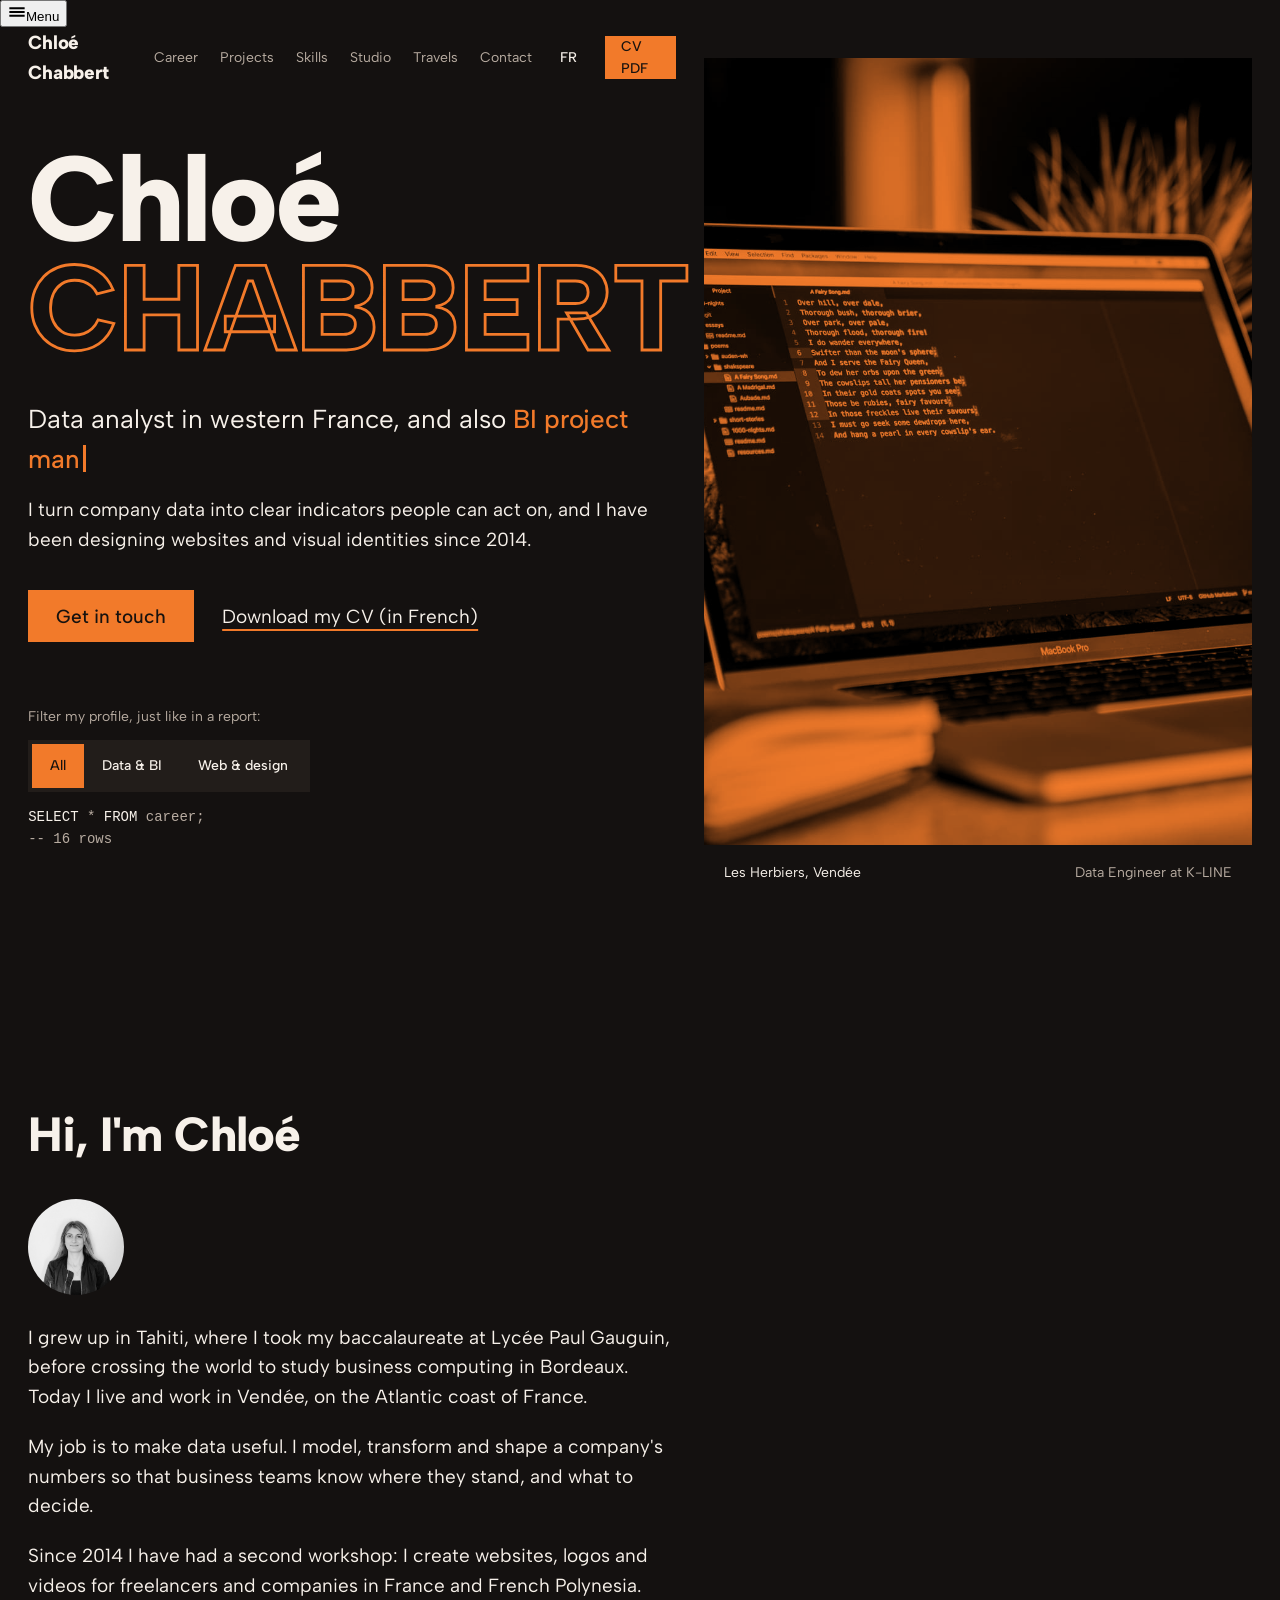
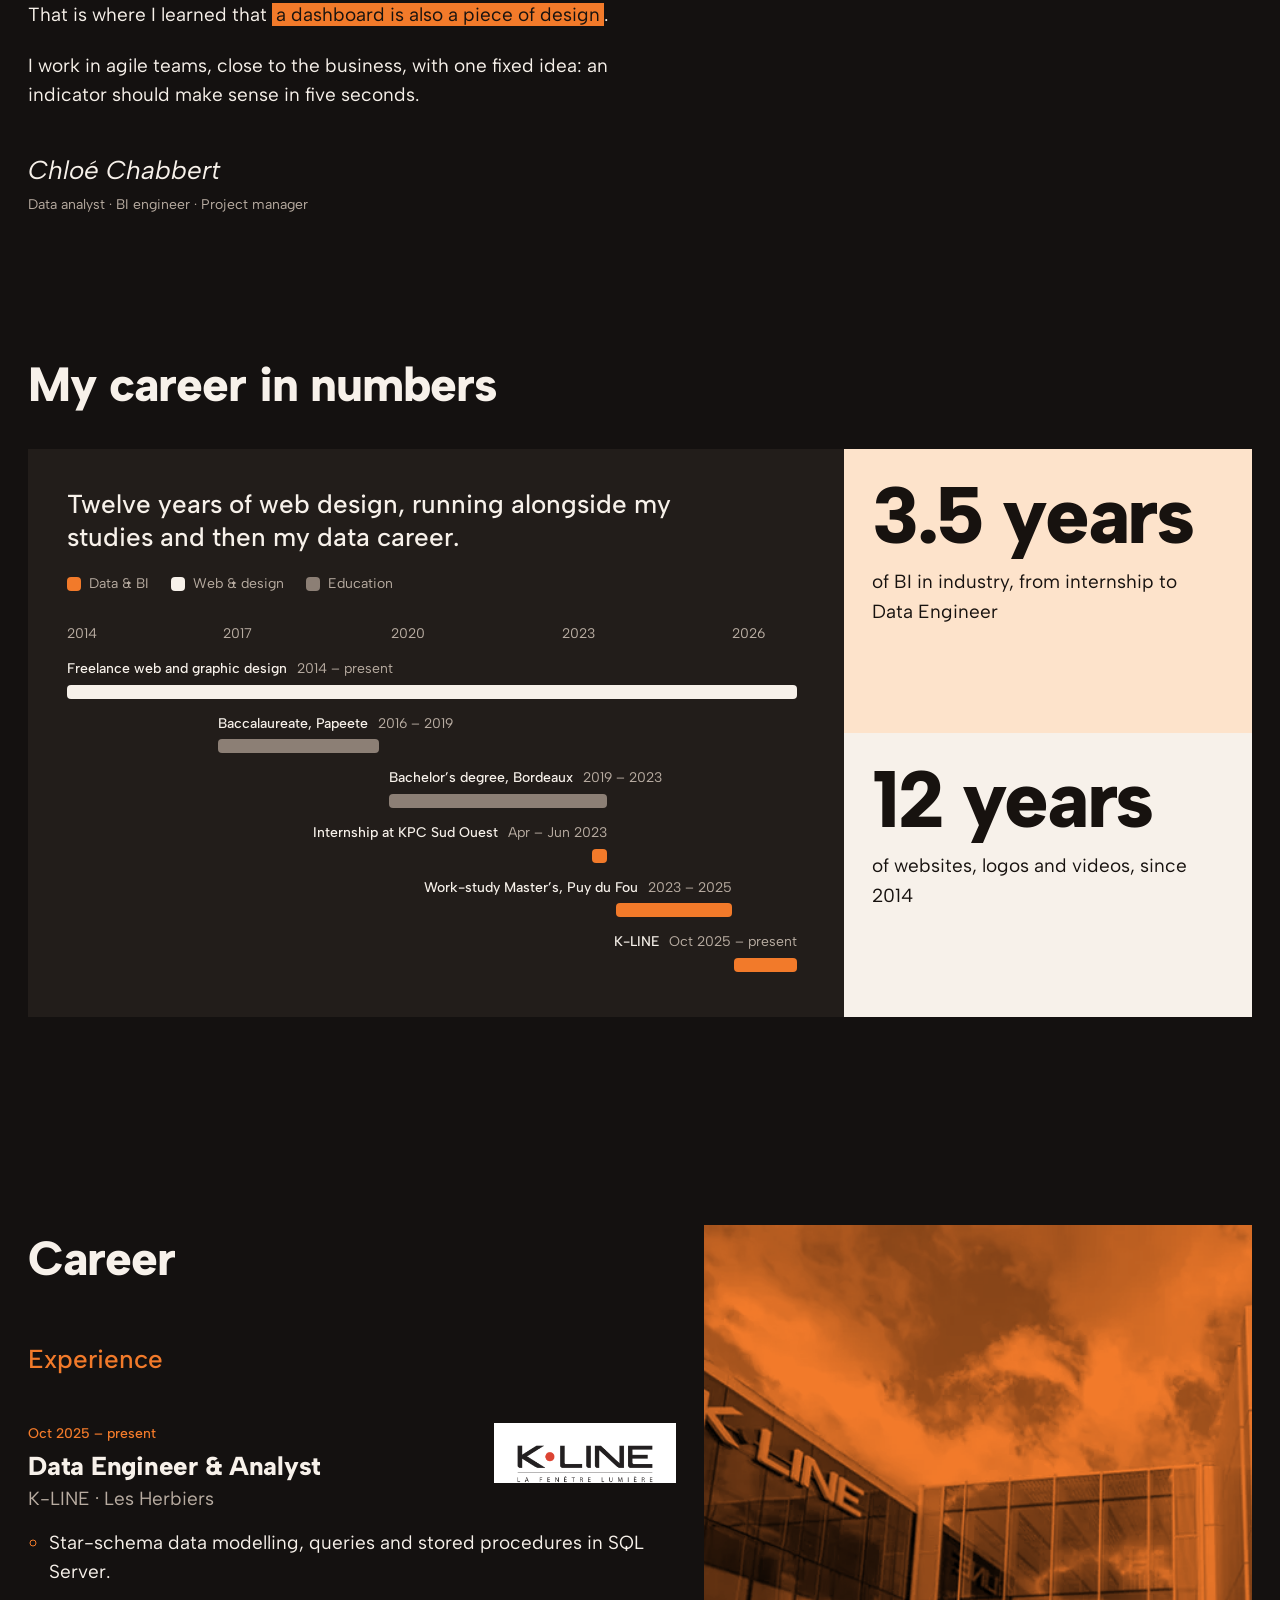
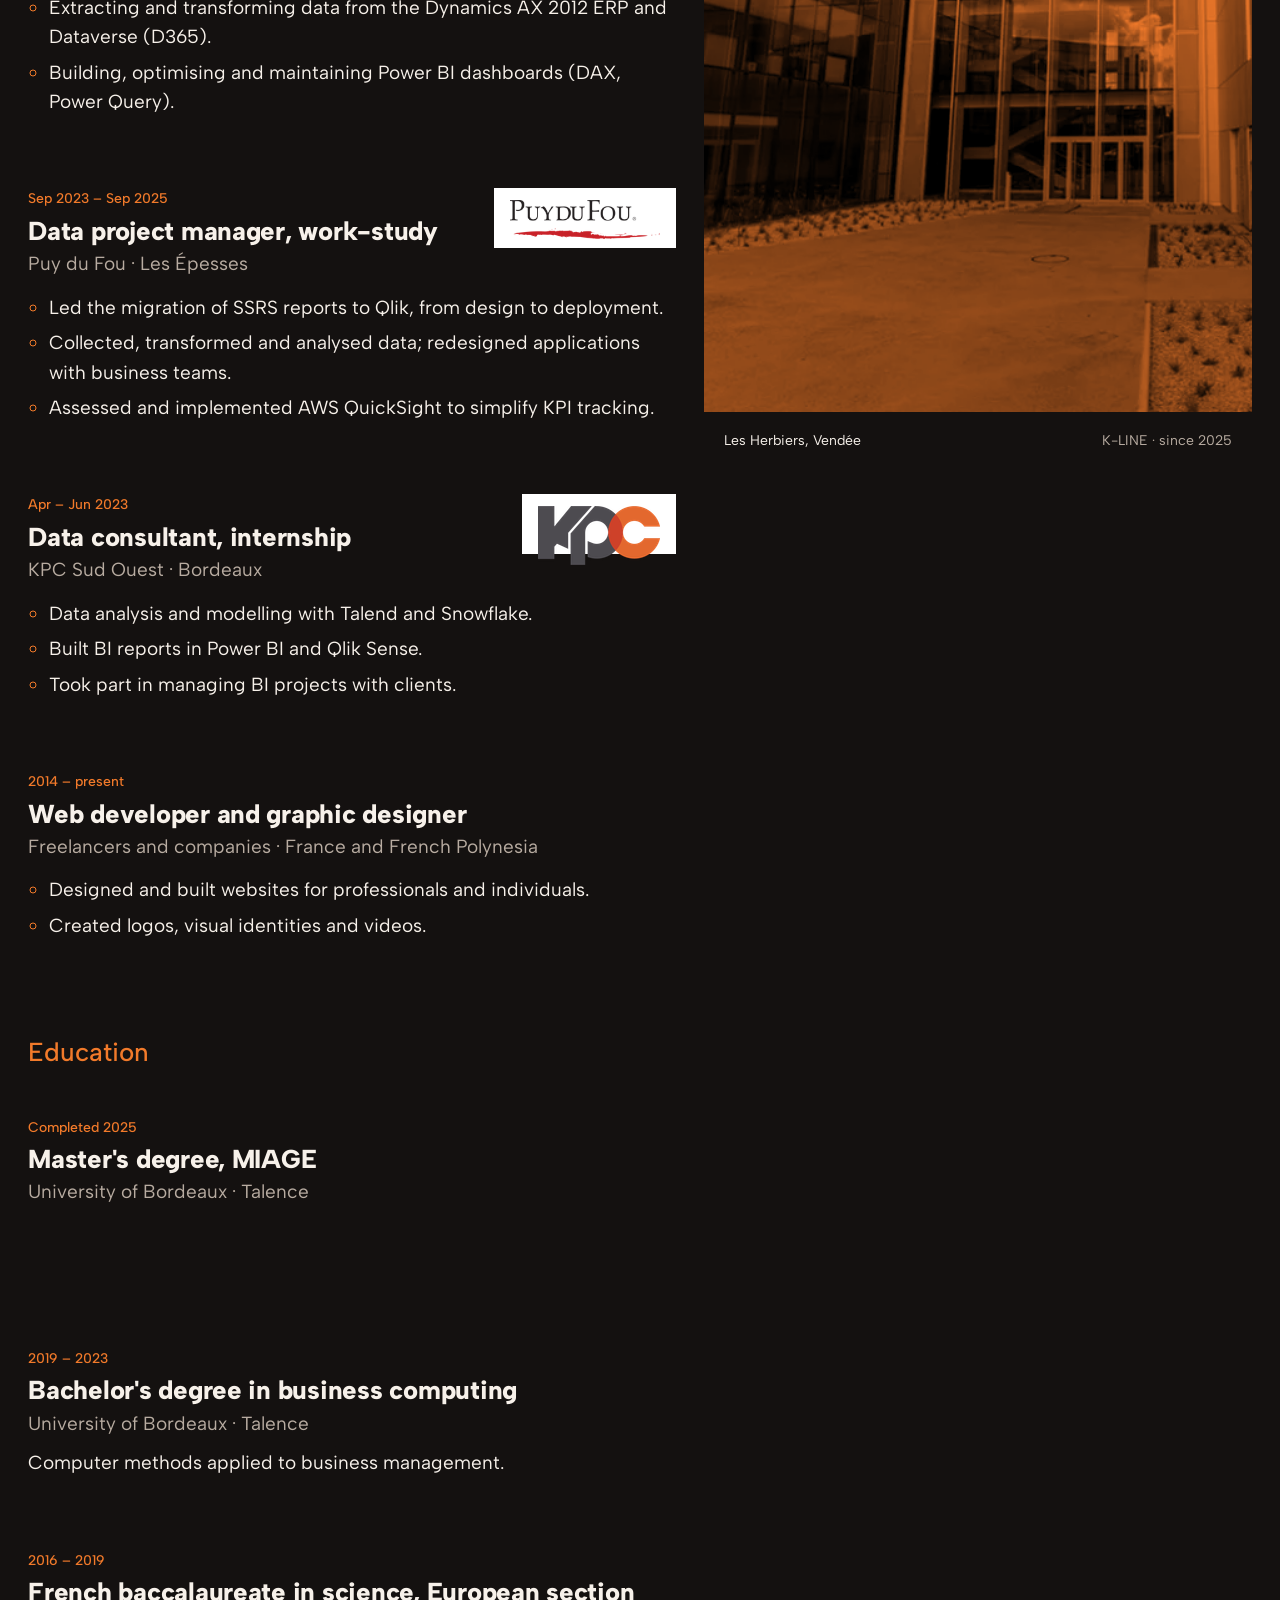
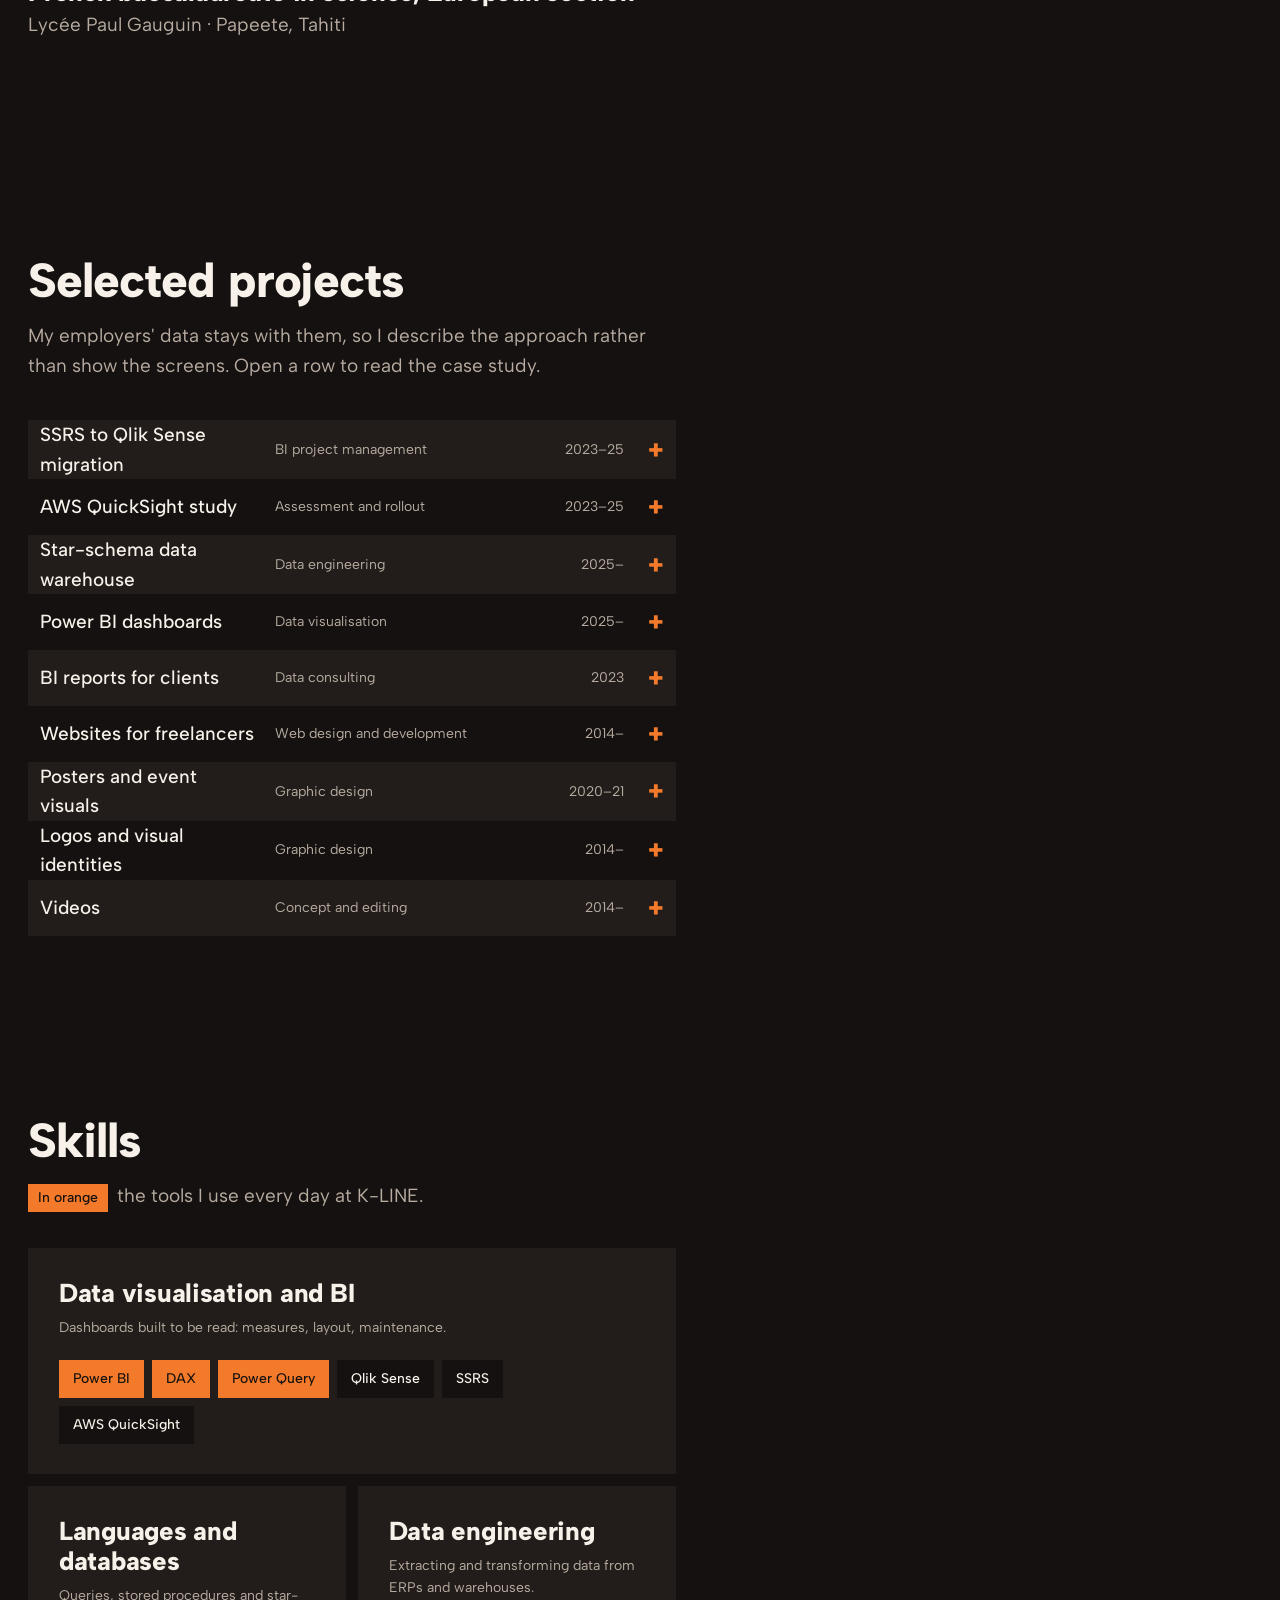
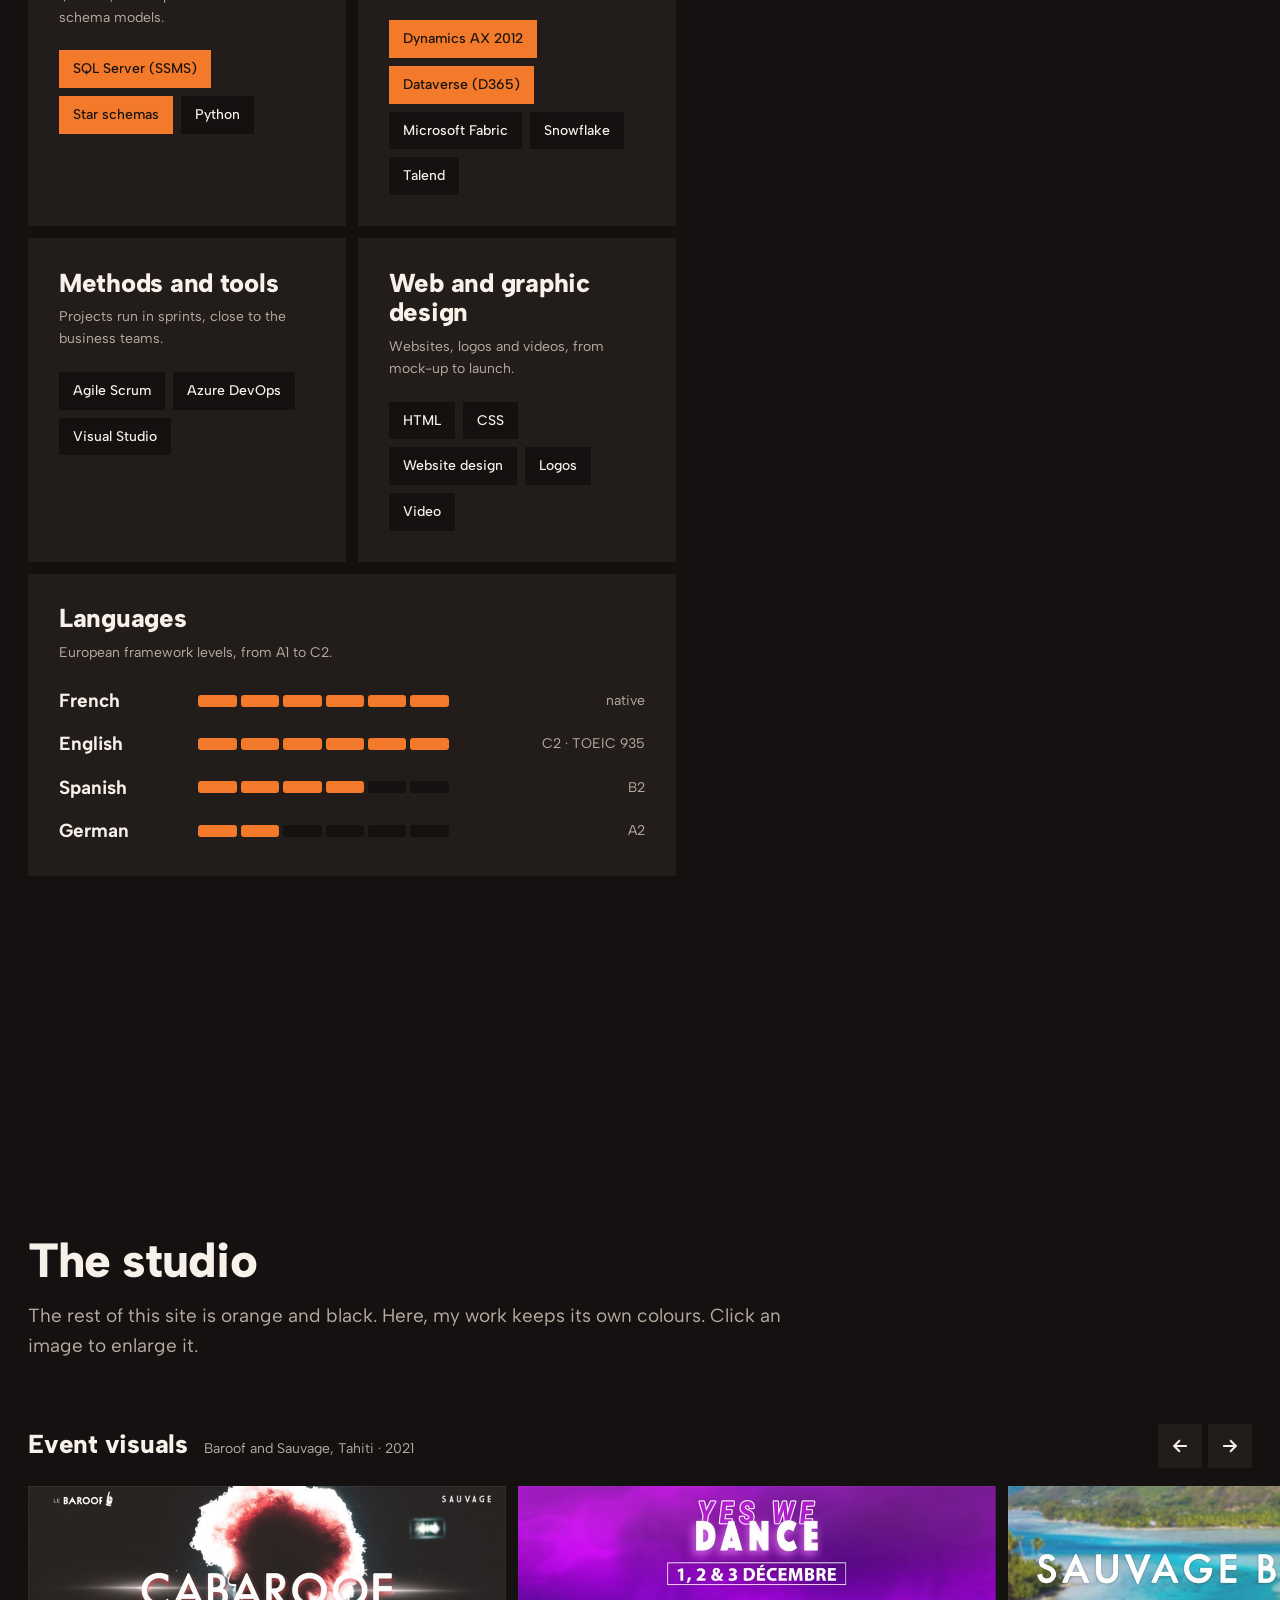
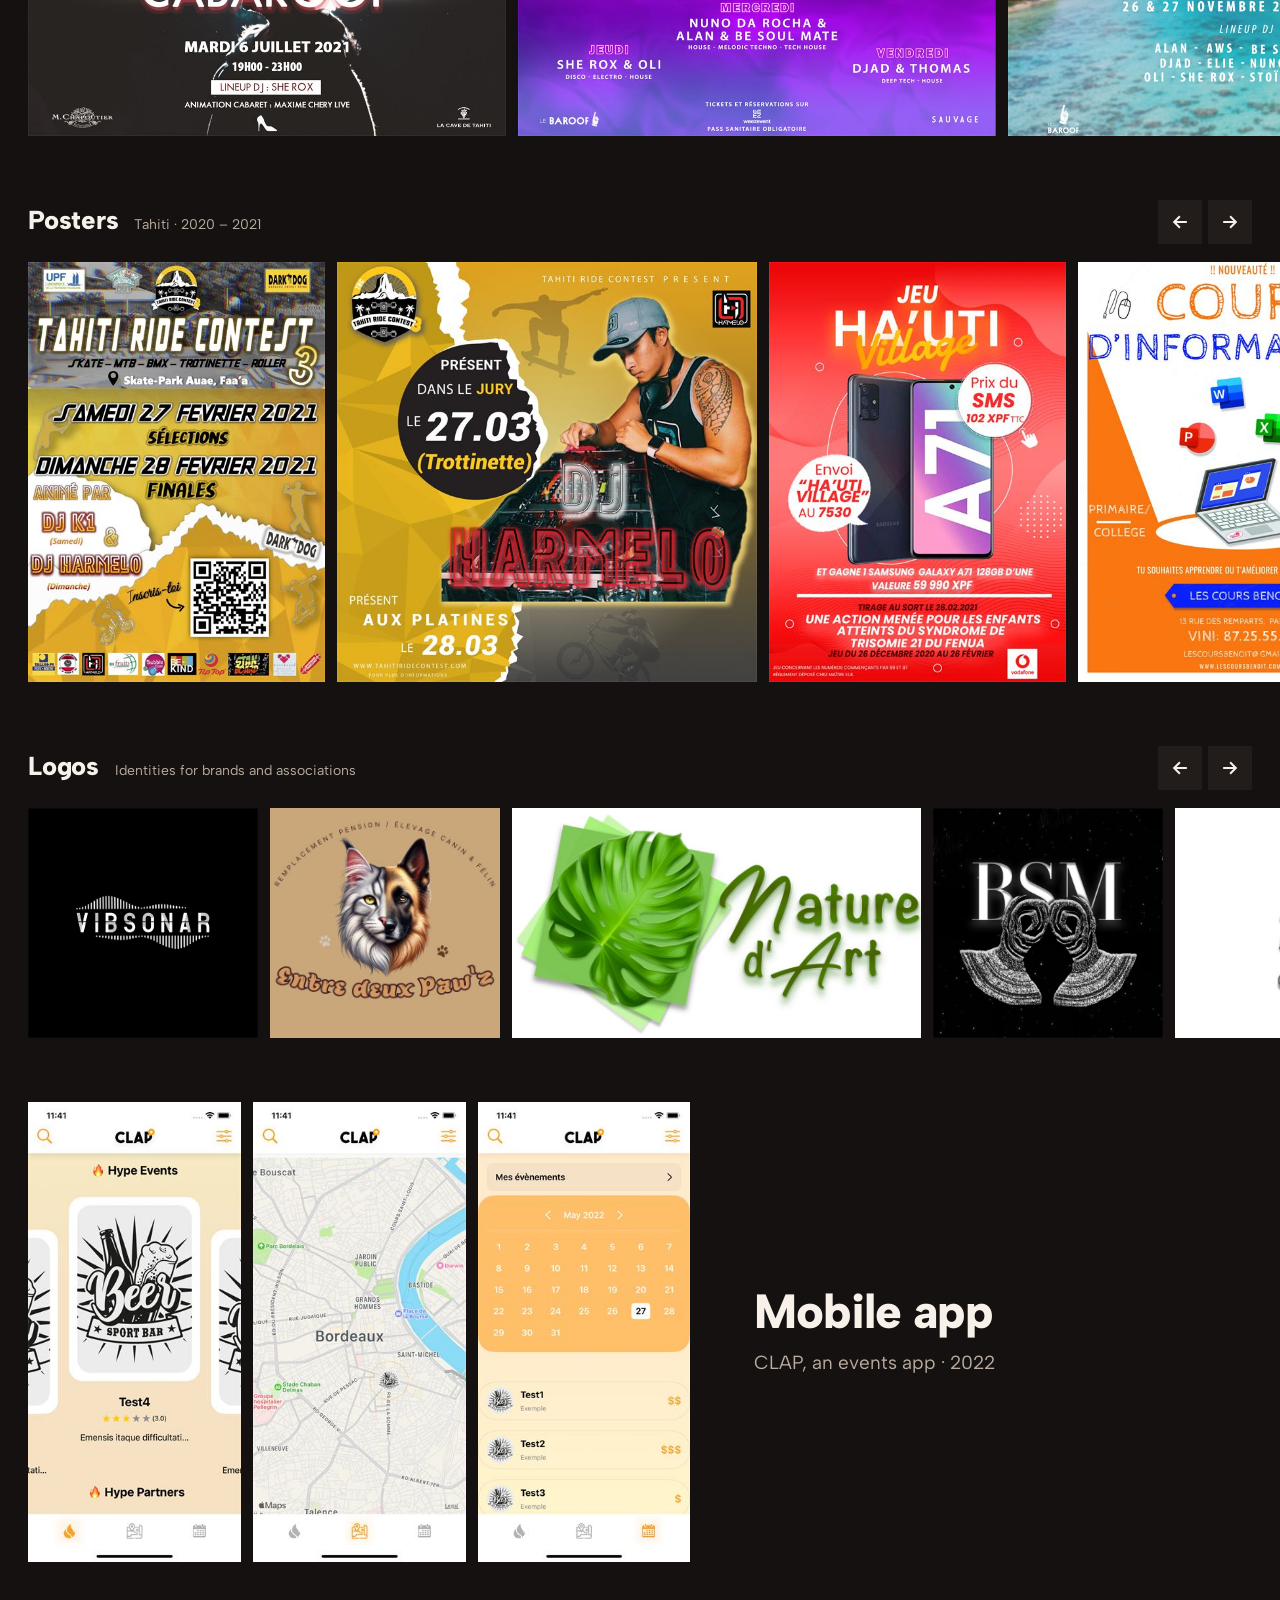
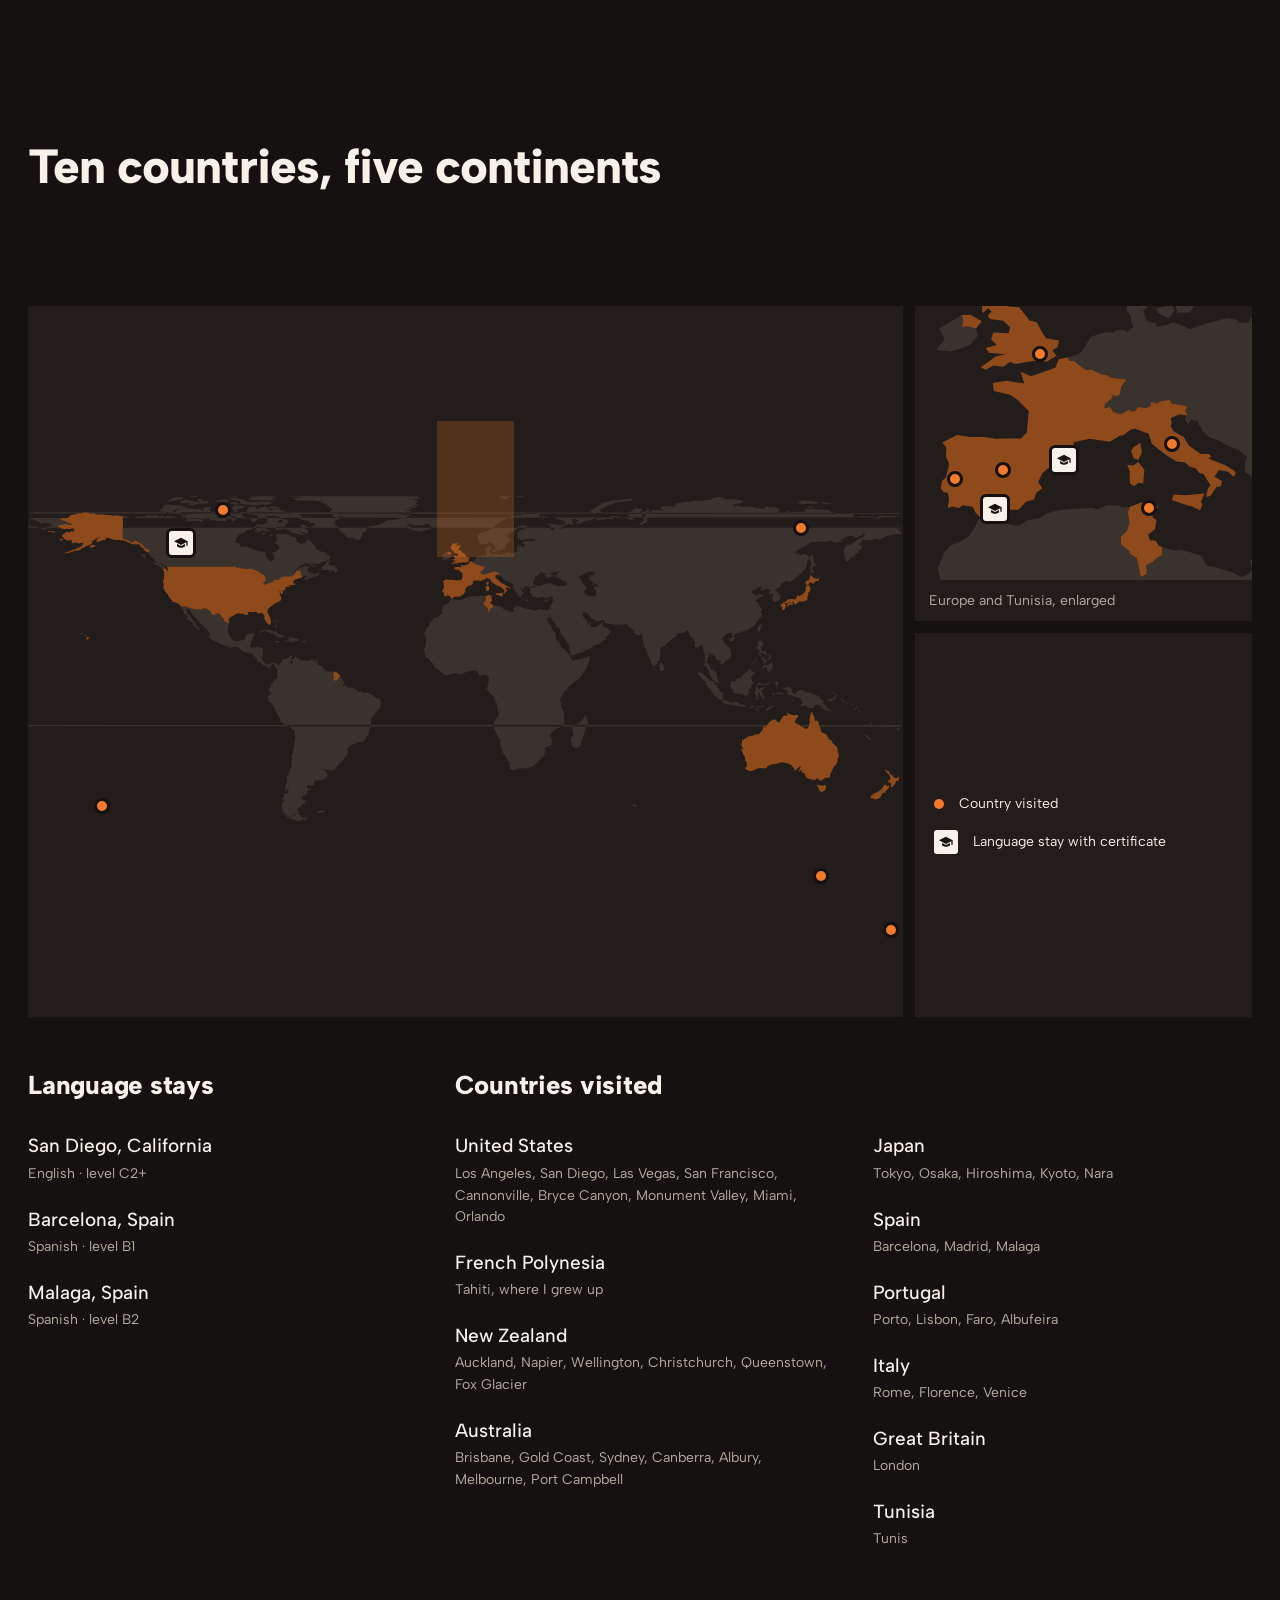
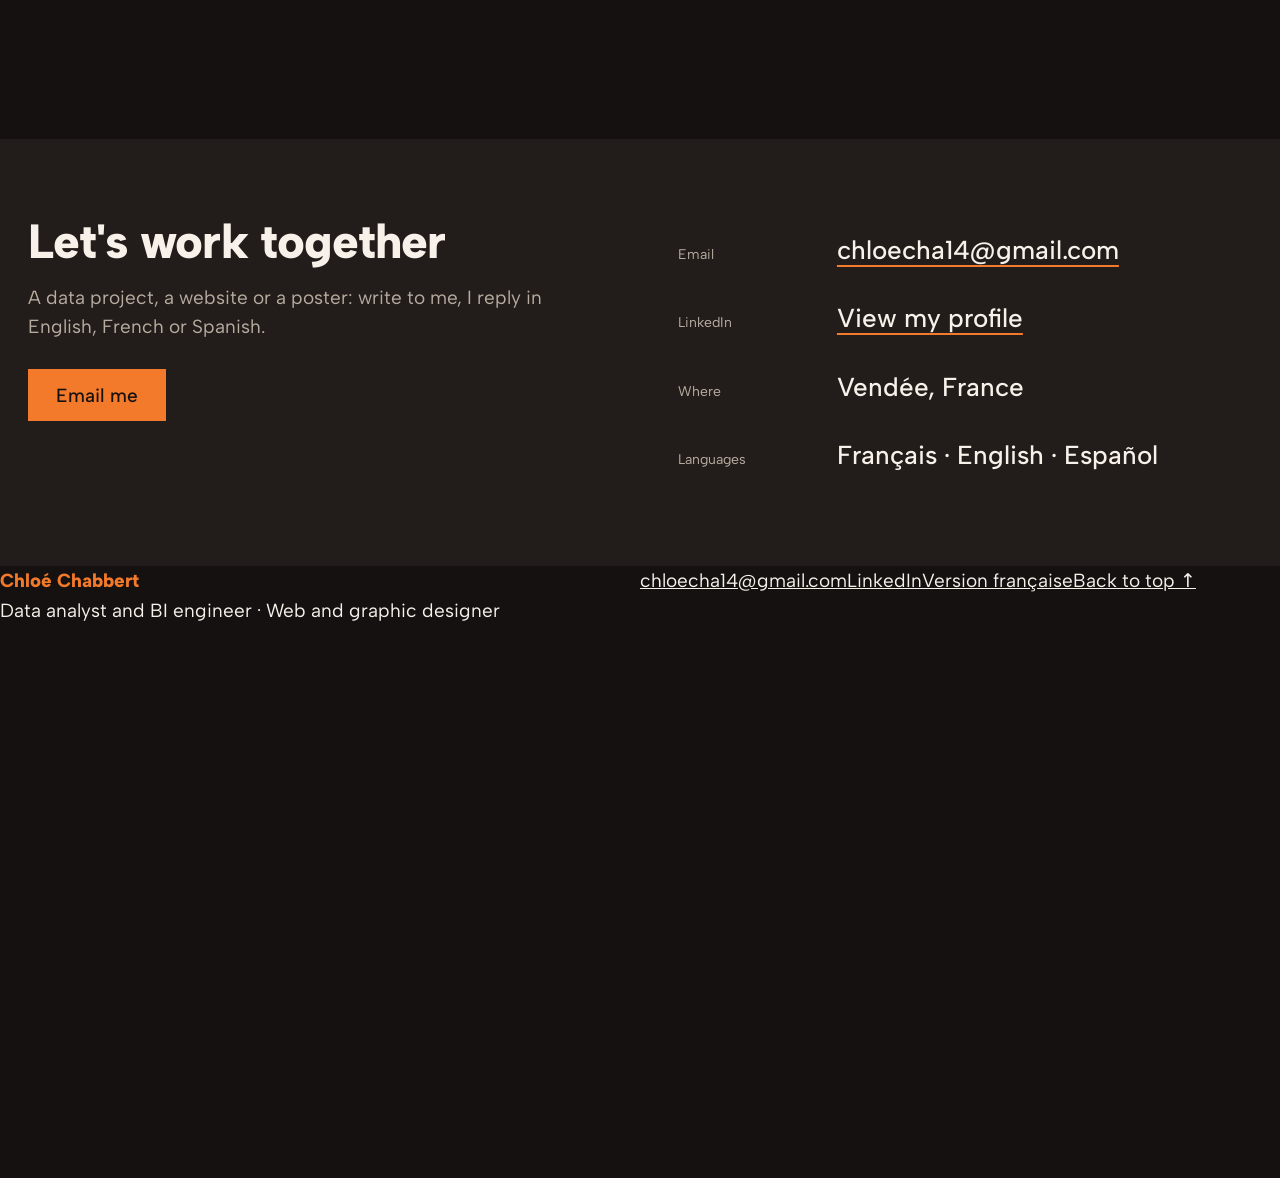
==== commit d49bb1cf: "Update en.html" ====
--- a/en.html
+++ b/en.html
@@ -36,6 +36,29 @@
     <a class="lang" href="index.html" hreflang="fr" lang="fr" aria-label="Version française">FR</a>
     <a class="btn btn--small" href="assets/CV_Chloe_Chabbert.pdf" download>CV PDF</a>
   </header>
+
+  <button type="button" class="menu-btn" id="menu-btn" aria-haspopup="dialog" aria-controls="drawer"><svg viewBox="0 0 24 24" width="18" height="18" aria-hidden="true"><path d="M3 7h18M3 12h18M3 17h18" fill="none" stroke="currentColor" stroke-width="2.4" stroke-linecap="square"/></svg><span>Menu</span></button>
+  <dialog class="drawer" id="drawer" aria-label="Site menu">
+    <div class="drawer__top">
+      <p class="drawer__mark">Chloé Chabbert</p>
+      <button type="button" class="drawer__close" data-close aria-label="Close the menu"><svg viewBox="0 0 24 24" width="22" height="22" aria-hidden="true"><path d="M5 5l14 14M19 5L5 19" fill="none" stroke="currentColor" stroke-width="2.4" stroke-linecap="square"/></svg></button>
+    </div>
+    <nav class="drawer__nav" aria-label="Site menu">
+      <a href="#top">Home</a>
+      <a href="#career">Career</a>
+      <a href="#projects">Projects</a>
+      <a href="#skills">Skills</a>
+      <a href="#studio">Studio</a>
+      <a href="#travels">Travels</a>
+      <a href="#contact">Contact</a>
+    </nav>
+    <div class="drawer__foot">
+      <a class="btn" href="assets/CV_Chloe_Chabbert.pdf" download>Download my CV (in French)</a>
+      <p><a href="mailto:chloecha14@gmail.com">chloecha14@gmail.com</a></p>
+      <p><a href="https://www.linkedin.com/in/chloechabbert/?locale=en-US" target="_blank" rel="noopener">LinkedIn</a> · <a href="index.html" hreflang="fr" lang="fr">Version française</a></p>
+    </div>
+  </dialog>
+
 
   <div class="split">
     <main class="read" id="top">
@@ -491,27 +514,12 @@
 
   <!-- ============ 5. Footer ============ -->
   <footer class="foot">
-    <div class="foot__photo">
-      <img src="assets/tahiti.jpg" width="800" height="528" alt="" loading="lazy">
-    </div>
-    <div class="foot__menu">
+    <div class="foot__id">
       <p class="foot__mark">Chloé Chabbert</p>
-      <nav aria-label="Footer">
-        <a href="#top">Home</a>
-        <a href="#career">Career</a>
-        <a href="#projects">Projects</a>
-        <a href="#skills">Skills</a>
-        <a href="#studio">Studio</a>
-        <a href="#travels">Travels</a>
-        <a href="#contact">Contact</a>
-        <a href="index.html" hreflang="fr" lang="fr">Version française</a>
-      </nav>
-      <div class="foot__blocks">
-        <p>Data analyst and BI engineer<br>Web and graphic designer</p>
-        <p><a href="mailto:chloecha14@gmail.com">chloecha14@gmail.com</a><br><a href="https://www.linkedin.com/in/" target="_blank" rel="noopener">LinkedIn</a></p>
-      </div>
-      <p class="foot__legal">© 2026 Chloé Chabbert. Photographs: <a href="https://commons.wikimedia.org/w/index.php?curid=8663462">Phillip Maiwald, Bordeaux (CC BY-SA 3.0)</a>, via Wikimedia Commons, shown in duotone.</p>
-    </div>
+      <p>Data analyst and BI engineer · Web and graphic designer</p>
+    </div>
+    <p class="foot__links"><a href="mailto:chloecha14@gmail.com">chloecha14@gmail.com</a><a href="https://www.linkedin.com/in/chloechabbert/?locale=en-US" target="_blank" rel="noopener">LinkedIn</a><a href="index.html" hreflang="fr" lang="fr">Version française</a><a href="#top">Back to top ↑</a></p>
+    <p class="foot__legal">© 2026 Chloé Chabbert. Photographs: <a href="https://commons.wikimedia.org/w/index.php?curid=8663462">Phillip Maiwald, Bordeaux (CC BY-SA 3.0)</a>, via Wikimedia Commons, shown in duotone.</p>
   </footer>
 
   <!-- Floating filter, shown once the home screen has scrolled away -->
